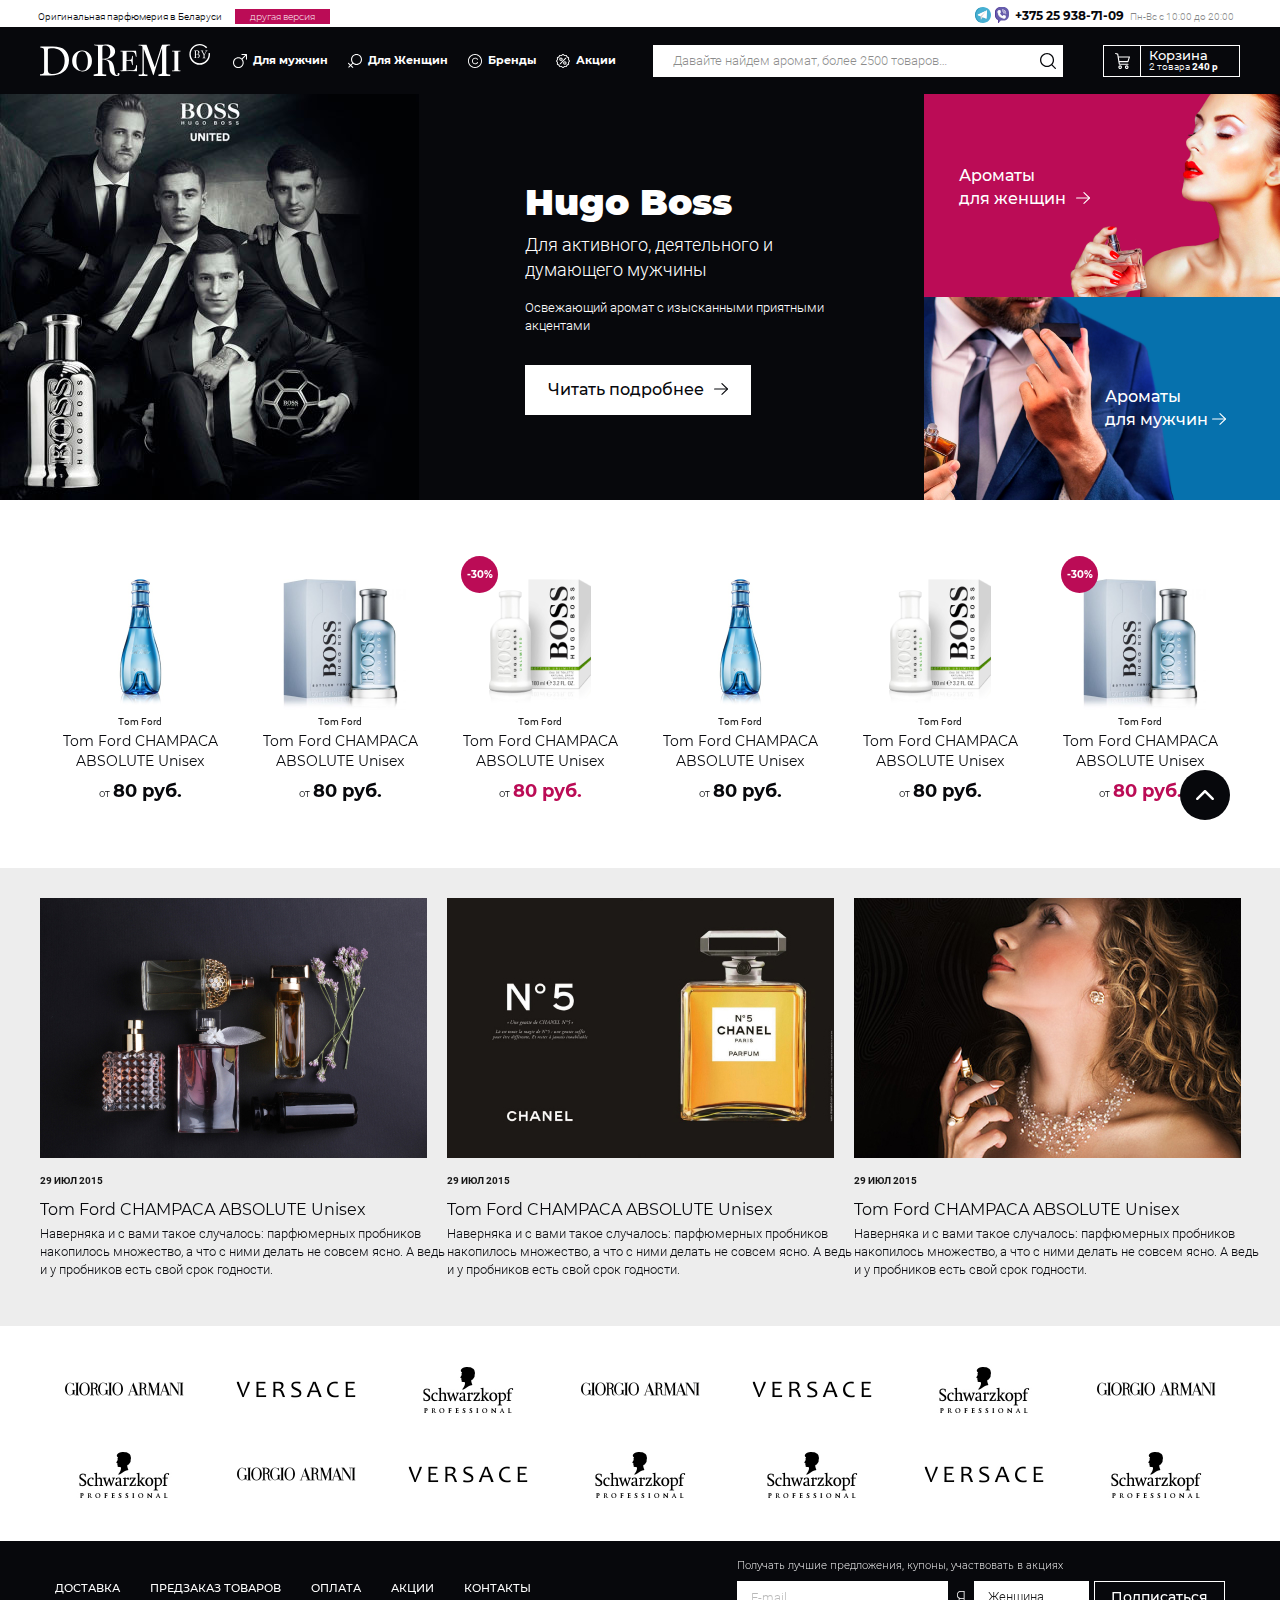
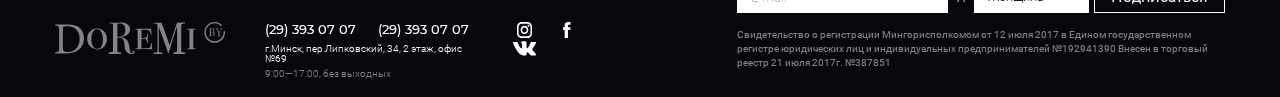
==== index.html @ e6f953b3 "initial commit" ====
<!DOCTYPE html>
<html lang="ru">

<head>
    <meta charset="UTF-8">
    <title>TITLE</title>

    <meta name="description" content="">
    <meta name="keywords" content="">
    <meta name="viewport" content="width=device-width, initial-scale=1">
    <meta http-equiv="X-UA-Compatible" content="ie=edge">
    <meta name="format-detection" content="telephone=no">
    <meta name="format-detection" content="address=no">

    <!-- CSS -->
    <link rel="stylesheet" href="assets/css/desktop.css">
    <link rel="stylesheet" href="assets/css/tablet.css">
    <link rel="stylesheet" href="assets/css/mobile.css">

    <!-- favicon -->

    <!--[if IE 9]>
    <script src="http://html5shiv.googlecode.com/svn/trunk/html5.js"></script><![endif]-->
</head>

<body>

<header class="header">
    <div class="header-top">
        <div class="header-top__side">
            Оригинальная парфюмерия в Беларуси

            <a href="#" class="header-top__version">другая версия</a>
        </div>
        <div class="header-top__side">
            <svg class="header-top__phone-ico">
                <use xlink:href='#svg-telegram' href='#svg-telegram'/>
            </svg>
            <svg class="header-top__phone-ico">
                <use xlink:href='#svg-viber' href='#svg-viber'/>
            </svg>
            <a href="tel:+375259387109" class="header-top__phone">+375 25 938-71-09</a>
            <span class="header-top__schedule">Пн-Вс с 10:00 до 20:00</span>
        </div>
    </div>
    <div class="header-bottom">
        <a href="/" class="header-logo">
            <svg class="header-logo__svg">
                <use xlink:href='#svg-logo' href='#svg-logo'/>
            </svg>
        </a>
        <ul class="header-nav">
            <li>
                <a href="#">
                    <svg class="header-nav__img">
                        <use xlink:href='#svg-nav-male' href='#svg-nav-male'/>
                    </svg>
                    Для мужчин
                </a>
            </li>
            <li>
                <a href="#">
                    <svg class="header-nav__img">
                        <use xlink:href='#svg-nav-female' href='#svg-nav-female'/>
                    </svg>
                    Для Женщин
                </a>
            </li>
            <li>
                <a href="#">
                    <svg class="header-nav__img">
                        <use xlink:href='#svg-nav-brands' href='#svg-nav-brands'/>
                    </svg>
                    Бренды
                </a>
            </li>
            <li>
                <a href="#">
                    <svg class="header-nav__img">
                        <use xlink:href='#svg-nav-sales' href='#svg-nav-sales'/>
                    </svg>
                    Акции
                </a>
            </li>
        </ul>
        <form action="" method="post" name="" class="search">
            <input type="text" name="search" class="search__field"
                   placeholder="Давайте найдем аромат, более 2500 товаров…">
            <button type="reset" class="search__reset">
                <svg class="search__reset-svg">
                    <use xlink:href='#svg-close' href='#svg-close'/>
                </svg>
            </button>
            <button type="submit" value="" class="search__submit">
                <svg class="search__submit-svg">
                    <use xlink:href='#svg-magnifier' href='#svg-magnifier'/>
                </svg>
            </button>
        </form>

        <a href="#" class="header-basket">
            <div class="header-basket__img">
                <svg class="header-basket__svg">
                    <use xlink:href='#svg-header-basket' href='#svg-header-basket'/>
                </svg>
            </div>
            <div class="header-basket__desktop">
                Корзина
                <span class="header-basket__desktop-subtitle">
                    <span class="header-basket__count">2</span> товара <b>240 р</b>
                </span>
            </div>
        </a>

        <!-- миникарта будет отображаться только при наличии .header-basket-minicard__item -->
        <div class="header-basket-minicard">
            <div class="header-basket-minicard-inner">
                <div class="header-basket-minicard-items">
                    <div class="header-basket-minicard__item">
                        <div class="header-basket-minicard__img">
                            <img src="assets/images/Temp/minicard-img.png" alt="">
                        </div>
                        <div class="header-basket-minicard__description">
                            <div class="header-basket-minicard__title">Etro PEGASO Unisex</div>
                            <div class="header-basket-minicard__info">50 ml <span>1 шт.</span></div>
                            <div class="header-basket-minicard__price">80 руб.</div>
                        </div>
                        <div class="header-basket-minicard__close"></div>
                    </div>
                    <div class="header-basket-minicard__item">
                        <div class="header-basket-minicard__img">
                            <img src="assets/images/Temp/minicard-img.png" alt="">
                        </div>
                        <div class="header-basket-minicard__description">
                            <div class="header-basket-minicard__title">Etro PEGASO Unisex</div>
                            <div class="header-basket-minicard__info">50 ml <span>1 шт.</span></div>
                            <div class="header-basket-minicard__price">80 руб.</div>
                        </div>
                        <div class="header-basket-minicard__close"></div>
                    </div>
                </div>
                <a href="#" class="btn header-basket-minicard__lnk theme_red">Оформить заказ</a>
            </div>
        </div>
    </div>
    <div class="search-result">
        <div class="search-result__corner"></div>
        <div class="search-result-titles container">
            <div class="search-result__title">Возможно вы ищете</div>

            <div class="search-result-titles-inner">
                <a href="#" class="search-result-titles__item btn">Tom Ford CHAMPACA ABSOLUTE Unisex</a>
                <a href="#" class="search-result-titles__item btn">Tom Ford CHAMPACA ABSOLUTE Unisex</a>
                <a href="#" class="search-result-titles__item btn">Tom Ford CHAMPACA ABSOLUTE Unisex</a>
                <a href="#" class="search-result-titles__item btn">Tom Ford CHAMPACA ABSOLUTE Unisex</a>
                <a href="#" class="search-result-titles__item btn">Tom Ford CHAMPACA ABSOLUTE Unisex</a>
            </div>
        </div>
        <div class="search-result-products container">
            <div class="search-result__title">Товары</div>

            <div class="products-slider-container js_product-slider">
                <a href="#" class="products-slider-item">
                    <div class="product-slider__img">
                        <div class="product-slider__label-sale">-30%</div>
                        <img src="assets/images/Temp/sliders/pr-sl-1.png" alt="">
                    </div>
                    <div class="product-slider__brand">Tom Ford</div>
                    <div class="product-slider__title">Tom Ford CHAMPACA <br> ABSOLUTE Unisex</div>
                    <div class="product-slider__price">от <span>80 руб.</span></div>
                </a>
                <a href="#" class="products-slider-item">
                    <div class="product-slider__img">
                        <div class="product-slider__label-sale">-30%</div>
                        <img src="assets/images/Temp/sliders/pr-sl-3.png" alt="">
                    </div>
                    <div class="product-slider__brand">Tom Ford</div>
                    <div class="product-slider__title">Tom Ford CHAMPACA <br> ABSOLUTE Unisex</div>
                    <div class="product-slider__price">от <span>80 руб.</span></div>
                </a>
                <a href="#" class="products-slider-item sale">
                    <div class="product-slider__img">
                        <div class="product-slider__label-sale">-30%</div>
                        <img src="assets/images/Temp/sliders/pr-sl-2.png" alt="">
                    </div>
                    <div class="product-slider__brand">Tom Ford</div>
                    <div class="product-slider__title">Tom Ford CHAMPACA <br> ABSOLUTE Unisex</div>
                    <div class="product-slider__price">от <span>80 руб.</span></div>
                </a>
                <a href="#" class="products-slider-item">
                    <div class="product-slider__img">
                        <div class="product-slider__label-sale">-30%</div>
                        <img src="assets/images/Temp/sliders/pr-sl-1.png" alt="">
                    </div>
                    <div class="product-slider__brand">Tom Ford</div>
                    <div class="product-slider__title">Tom Ford CHAMPACA <br> ABSOLUTE Unisex</div>
                    <div class="product-slider__price">от <span>80 руб.</span></div>
                </a>
                <a href="#" class="products-slider-item">
                    <div class="product-slider__img">
                        <div class="product-slider__label-sale">-30%</div>
                        <img src="assets/images/Temp/sliders/pr-sl-2.png" alt="">
                    </div>
                    <div class="product-slider__brand">Tom Ford</div>
                    <div class="product-slider__title">Tom Ford CHAMPACA <br> ABSOLUTE Unisex</div>
                    <div class="product-slider__price">от <span>80 руб.</span></div>
                </a>
                <a href="#" class="products-slider-item sale">
                    <div class="product-slider__img">
                        <div class="product-slider__label-sale">-30%</div>
                        <img src="assets/images/Temp/sliders/pr-sl-3.png" alt="">
                    </div>
                    <div class="product-slider__brand">Tom Ford</div>
                    <div class="product-slider__title">Tom Ford CHAMPACA <br> ABSOLUTE Unisex</div>
                    <div class="product-slider__price">от <span>80 руб.</span></div>
                </a>
                <a href="#" class="products-slider-item sale">
                    <div class="product-slider__img">
                        <div class="product-slider__label-sale">-30%</div>
                        <img src="assets/images/Temp/sliders/pr-sl-3.png" alt="">
                    </div>
                    <div class="product-slider__brand">Tom Ford</div>
                    <div class="product-slider__title">Tom Ford CHAMPACA <br> ABSOLUTE Unisex</div>
                    <div class="product-slider__price">от <span>80 руб.</span></div>
                </a>
            </div>
        </div>
        <div class="container search-result-btn-wrap">
            <a href="#" class="search-result__show-btn btn theme_black">смотреть все 123</a>
        </div>
    </div>
</header>

<main class="main">
    <section class="images-nav">
        <div class="images-nav__big" style="background-image: url('assets/images/slide_1.jpg')">
            <div class="images-nav__big-info">
                <div class="images-nav__big-title">Hugo Boss</div>
                <div class="images-nav__big-subtitle">Для активного, деятельного и<br> думающего мужчины</div>
                <p>Освежающий аромат с изысканными приятными акцентами</p>
                <a href="" class="btn images-nav__big-btn theme_white">
                    Читать подробнее
                    <svg class="images-nav__svg svg-theme_black">
                        <use xlink:href='#svg-right-arrow' href='#svg-right-arrow'/>
                    </svg>
                </a>
            </div>
        </div>
        <div class="images-nav__double">
            <a href="#" class="images-nav__double-women images-nav__link"
               style="background-image: url('assets/images/slide_2.png')">
                <span class="images-nav__double-title">Ароматы<br> для женщин
                    <svg class="images-nav__svg svg-theme_white">
                        <use xlink:href='#svg-right-arrow' href='#svg-right-arrow'/>
                    </svg>
                </span>
            </a>
            <a href="#" class="images-nav__double-men images-nav__link"
               style="background-image: url('assets/images/slide_3.png')">
                <span class="images-nav__double-title">Ароматы<br> для мужчин
                    <svg class="images-nav__svg svg-theme_white">
                        <use xlink:href='#svg-right-arrow' href='#svg-right-arrow'/>
                    </svg>
                </span>
            </a>
        </div>
    </section>

    <section class="products-slider">
        <div class="container products-slider-container js_product-slider">
            <a href="#" class="products-slider-item">
                <div class="product-slider__img">
                    <div class="product-slider__label-sale">-30%</div>
                    <img src="assets/images/Temp/sliders/pr-sl-1.png" alt="">
                </div>
                <div class="product-slider__brand">Tom Ford</div>
                <div class="product-slider__title">Tom Ford CHAMPACA <br> ABSOLUTE Unisex</div>
                <div class="product-slider__price">от <span>80 руб.</span></div>
            </a>
            <a href="#" class="products-slider-item">
                <div class="product-slider__img">
                    <div class="product-slider__label-sale">-30%</div>
                    <img src="assets/images/Temp/sliders/pr-sl-3.png" alt="">
                </div>
                <div class="product-slider__brand">Tom Ford</div>
                <div class="product-slider__title">Tom Ford CHAMPACA <br> ABSOLUTE Unisex</div>
                <div class="product-slider__price">от <span>80 руб.</span></div>
            </a>
            <a href="#" class="products-slider-item sale">
                <div class="product-slider__img">
                    <div class="product-slider__label-sale">-30%</div>
                    <img src="assets/images/Temp/sliders/pr-sl-2.png" alt="">
                </div>
                <div class="product-slider__brand">Tom Ford</div>
                <div class="product-slider__title">Tom Ford CHAMPACA <br> ABSOLUTE Unisex</div>
                <div class="product-slider__price">от <span>80 руб.</span></div>
            </a>
            <a href="#" class="products-slider-item">
                <div class="product-slider__img">
                    <div class="product-slider__label-sale">-30%</div>
                    <img src="assets/images/Temp/sliders/pr-sl-1.png" alt="">
                </div>
                <div class="product-slider__brand">Tom Ford</div>
                <div class="product-slider__title">Tom Ford CHAMPACA <br> ABSOLUTE Unisex</div>
                <div class="product-slider__price">от <span>80 руб.</span></div>
            </a>
            <a href="#" class="products-slider-item">
                <div class="product-slider__img">
                    <div class="product-slider__label-sale">-30%</div>
                    <img src="assets/images/Temp/sliders/pr-sl-2.png" alt="">
                </div>
                <div class="product-slider__brand">Tom Ford</div>
                <div class="product-slider__title">Tom Ford CHAMPACA <br> ABSOLUTE Unisex</div>
                <div class="product-slider__price">от <span>80 руб.</span></div>
            </a>
            <a href="#" class="products-slider-item sale">
                <div class="product-slider__img">
                    <div class="product-slider__label-sale">-30%</div>
                    <img src="assets/images/Temp/sliders/pr-sl-3.png" alt="">
                </div>
                <div class="product-slider__brand">Tom Ford</div>
                <div class="product-slider__title">Tom Ford CHAMPACA <br> ABSOLUTE Unisex</div>
                <div class="product-slider__price">от <span>80 руб.</span></div>
            </a>
        </div>
    </section>

    <section class="articles-slider theme-bg_gray">
        <div class="container articles-slider-container js_articles-slider">
            <a href="#" class="articles-slider-item">
                <div class="articles-slider__img">
                    <img src="assets/images/Temp/sliders/nw-sli-1.jpg" alt="">
                </div>

                <div class="articles-slider__date">29 июл 2015</div>
                <div class="articles-slider__title">Tom Ford CHAMPACA ABSOLUTE Unisex</div>
                <div class="articles-slider__description">
                    Наверняка и с вами такое случалось: парфюмерных пробников накопилось множество,
                    а что с ними делать не совсем ясно. А ведь и у пробников есть свой срок годности.
                </div>
            </a>
            <a href="#" class="articles-slider-item">
                <div class="articles-slider__img">
                    <img src="assets/images/Temp/sliders/nw-sli-2.jpg" alt="">
                </div>

                <div class="articles-slider__date">29 июл 2015</div>
                <div class="articles-slider__title">Tom Ford CHAMPACA ABSOLUTE Unisex</div>
                <div class="articles-slider__description">
                    Наверняка и с вами такое случалось: парфюмерных пробников накопилось множество,
                    а что с ними делать не совсем ясно. А ведь и у пробников есть свой срок годности.
                </div>
            </a>
            <a href="#" class="articles-slider-item">
                <div class="articles-slider__img">
                    <img src="assets/images/Temp/sliders/nw-sli-3.jpg" alt="">
                </div>

                <div class="articles-slider__date">29 июл 2015</div>
                <div class="articles-slider__title">Tom Ford CHAMPACA ABSOLUTE Unisex</div>
                <div class="articles-slider__description">
                    Наверняка и с вами такое случалось: парфюмерных пробников накопилось множество,
                    а что с ними делать не совсем ясно. А ведь и у пробников есть свой срок годности.
                </div>
            </a>
        </div>
    </section>

    <section class="brands-slider">
        <div class="container brands-slider-container js_brands-slider">
            <div>
                <a href="#" class="brands-slider-item">
                    <img src="assets/images/Brands/armani.png" alt="">
                </a>
            </div>
            <div>
                <a href="#" class="brands-slider-item">
                    <img src="assets/images/Brands/SCHWARZKOPF.png" alt="">
                </a>
            </div>
            <div>
                <a href="#" class="brands-slider-item">
                    <img src="assets/images/Brands/VERSACE.png" alt="">
                </a>
            </div>
            <div>
                <a href="#" class="brands-slider-item">
                    <img src="assets/images/Brands/armani.png" alt="">
                </a>
            </div>
            <div>
                <a href="#" class="brands-slider-item">
                    <img src="assets/images/Brands/SCHWARZKOPF.png" alt="">
                </a>
            </div>
            <div>
                <a href="#" class="brands-slider-item">
                    <img src="assets/images/Brands/VERSACE.png" alt="">
                </a>
            </div>
            <div>
                <a href="#" class="brands-slider-item">
                    <img src="assets/images/Brands/armani.png" alt="">
                </a>
            </div>
            <div>
                <a href="#" class="brands-slider-item">
                    <img src="assets/images/Brands/SCHWARZKOPF.png" alt="">
                </a></div>
            <div>
                <a href="#" class="brands-slider-item">
                    <img src="assets/images/Brands/VERSACE.png" alt="">
                </a>
            </div>
            <div>
                <a href="#" class="brands-slider-item">
                    <img src="assets/images/Brands/SCHWARZKOPF.png" alt="">
                </a></div>
            <div>
                <a href="#" class="brands-slider-item">
                    <img src="assets/images/Brands/SCHWARZKOPF.png" alt="">
                </a>
            </div>
            <div>
                <a href="#" class="brands-slider-item">
                    <img src="assets/images/Brands/VERSACE.png" alt="">
                </a>
            </div>
            <div>
                <a href="#" class="brands-slider-item">
                    <img src="assets/images/Brands/armani.png" alt="">
                </a>
            </div>
            <div>
                <a href="#" class="brands-slider-item">
                    <img src="assets/images/Brands/SCHWARZKOPF.png" alt="">
                </a>
            </div>
        </div>
    </section>
</main>

<footer class="footer">
    <div class="footer-container container">
        <div class="footer-half-section">
            <ul class="footer-nav">
                <li><a href="#">ДОСТАВКА</a></li>
                <li><a href="#">ПРЕДЗАКАЗ ТОВАРОВ</a></li>
                <li><a href="#">ОПЛАТА</a></li>
                <li><a href="#">АКЦИИ</a></li>
                <li><a href="#">КОНТАКТЫ</a></li>
            </ul>
            <div class="footer-half__bottom">
                <a href="#" class="footer-logo">
                    <svg class="footer-logo__svg">
                        <use xlink:href='#svg-logo' href='#svg-logo' />
                    </svg>
                </a>

                <address class="footer-address">
                    <div class="footer-address__phones">
                        <a href="tel:+375293930707">(29) 393 07 07</a>
                        <a href="tel:+375293930707">(29) 393 07 07</a>
                    </div>
                    <div class="footer-address__info">г.Минск, пер.Липковский, 34, 2 этаж, офис №69</div>
                    <div class="footer-address__shcedule">9:00—17:00, без выходных</div>
                </address>

                <div class="footer-social">
                    <a href="#" class="footer-social__insta">
                        <svg class="footer-social__svg">
                            <use xlink:href='#svg-insta' href='#svg-insta' />
                        </svg>
                    </a>
                    <a href="#" class="footer-social__fb">
                        <svg class="footer-social__svg">
                            <use xlink:href='#svg-fb' href='#svg-fb' />
                        </svg>
                    </a>
                    <a href="#" class="footer-social__vk">
                        <svg class="footer-social__svg">
                            <use xlink:href='#svg-vk' href='#svg-vk' />
                        </svg>
                    </a>
                </div>
            </div>
        </div>
        <div class="footer-half-section">
            <div class="footer-subscribe-info">Получать лучшие предложения, купоны, участвовать в акциях</div>
            <form action="" method="post" name="footer-subscribe" class="footer-subscribe">
                <input type="email" name="" placeholder="E-mail" class="footer-subscribe__email">
                <span class="footer-subscribe__deliver">Я</span>
                <select name="subscribe_sex" class="footer-subscribe__sex js_custom-select">
                    <option value="Женщина">Женщина</option>
                    <option value="Мужчина">Мужчина</option>
                </select>
                <input type="submit" value="Подписаться" class="footer-subscribe__submit">
            </form>
            <div class="footer-registration">
                Свидетельство о регистрации Мингорисполкомом от 12 июля 2017 в Едином государственном регистре
                юридических
                лиц и индивидуальных предпринимателей №192941390 Внесен в торговый реестр 21 июля 2017г. №387851
            </div>
        </div>
    </div>
</footer>

<div class="up-btn">
    <svg class="up-btn__svg">
        <use xlink:href='#svg-toup' href='#svg-toup' />
    </svg>
</div>

<svg style="display: none;">
    <symbol id="svg-logo" viewBox="0 0 170 32">
        <path d="M0.368125 2.59833V3.86037C3.75487 4.15732 4.123 4.38003 4.123 8.16616V26.0575C4.123 29.8436 3.75487 30.1406 0 30.3633V31.5511H10.4547C15.903 31.5511 20.2469 30.4375 23.56 27.8392C26.9467 25.2409 29.0082 21.3063 29.0082 15.9611C29.0819 12.3977 27.7566 8.90854 25.327 6.38446C22.6029 3.78613 18.4062 2.59833 12.8107 2.59833H0.368125ZM7.87787 7.20107C7.87787 5.4936 8.02512 4.97394 8.46687 4.67698C8.90862 4.38003 10.0866 4.15732 11.9272 4.15732C14.8722 4.15732 17.4491 4.67699 19.437 6.01327C22.971 8.09193 24.6644 12.1008 24.6644 16.6293C24.6644 23.7561 20.8359 29.9921 12.5899 29.9921C9.35037 29.9921 7.87787 29.1755 7.87787 25.7605V7.20107ZM49.1815 9.57668C47.4145 7.57226 44.8376 6.45869 42.1871 6.53293C39.463 6.45869 36.8861 7.49802 34.9719 9.42821C33.0576 11.4326 32.1005 14.1052 32.1741 16.9262C32.1005 19.673 33.2049 22.4198 35.1191 24.35C36.9597 26.3544 39.6102 27.468 42.3343 27.3938C44.9112 27.468 47.4145 26.3544 49.1078 24.4243C50.9485 22.4198 51.9792 19.8215 51.9056 17.1489C52.0528 14.3279 51.0957 11.6553 49.1815 9.57668ZM42.408 26.7999C40.5673 26.7999 38.874 25.8348 37.9905 24.2015C36.9597 22.4941 36.3707 20.1185 36.3707 17.0747C36.2971 14.9218 36.6652 12.7689 37.4015 10.7645C38.3586 8.38888 39.9047 7.20107 42.1135 7.20107C43.586 7.12683 44.9848 7.86921 45.7947 9.13126C47.1936 11.1357 47.8562 13.8082 47.8562 17.2974C47.8562 23.6076 46.0156 26.7999 42.408 26.7999ZM78.4842 29.1012C78.0424 29.027 77.6007 29.324 77.5271 29.7694C77.5271 29.8436 77.5271 29.9179 77.5271 29.9921C77.5271 30.289 77.6007 30.5118 77.7479 30.8087L77.8216 30.8829C77.8216 31.0314 77.6007 31.1799 77.159 31.1799C75.7601 31.1799 74.9502 29.9921 74.6557 27.5422C74.2876 23.2365 73.4777 20.2669 72.2997 18.5595C71.1217 16.852 68.9866 15.8127 65.8943 15.293C65.5998 15.293 65.4526 15.2188 65.4526 15.1445C65.5998 15.0703 65.7471 14.996 65.8943 14.996C68.324 14.9218 70.68 14.1052 72.5942 12.6204C74.214 11.4326 75.0975 9.50245 75.0975 7.49802C75.1711 5.4936 74.2876 3.63766 72.6678 2.44985C71.0481 1.18781 68.913 0.593903 66.1888 0.593903C65.7471 0.593903 64.8636 0.66814 63.6856 0.742378C62.6548 0.816616 61.7713 0.816616 61.1823 0.816616L55.2923 0.66814C55.1451 0.66814 54.9978 0.593903 54.9242 0.593903C54.4825 0.593903 54.188 0.742378 54.188 1.03933C54.188 1.33628 54.5561 1.41052 55.2923 1.41052C56.6176 1.48476 57.3538 1.63323 57.6483 1.85595C57.8692 2.07866 58.0165 2.82104 58.0165 4.00884V28.5816C58.0165 29.6209 57.9428 29.3982 57.8692 29.5467C57.722 29.9179 55.0715 30.4375 53.6726 30.4375C53.6726 30.9572 53.6726 31.4026 53.6726 31.9223H66.1888C66.1888 31.9223 66.2625 30.4375 66.1888 30.4375C64.7163 30.3633 62.3603 30.6602 62.3603 29.6209V15.59C64.7163 15.6642 66.3361 16.1096 67.3668 16.852C68.3976 17.5944 68.9866 19.0049 69.2075 20.8608C69.502 23.9788 69.7965 25.9833 69.9437 26.7256C70.1646 27.6165 70.5327 28.4331 71.0481 29.1012C72.2261 30.9572 74.2876 32.0708 76.4227 31.9965C78.4842 31.9965 79.5149 31.4026 79.5149 30.1406C79.5886 29.6209 79.2205 29.1012 78.7051 29.027C78.6314 29.1012 78.5578 29.1012 78.4842 29.1012ZM68.4712 13.1401C67.2196 14.1794 65.1581 14.6991 62.3603 14.6991V3.3407C62.2867 2.82104 62.5076 2.30137 62.8757 1.93018C63.4647 1.63323 64.201 1.48476 64.8636 1.55899C68.5448 1.55899 70.3118 3.71189 70.3118 7.94345C70.3855 10.3191 69.7228 12.0265 68.4712 13.1401ZM96.5959 21.0836C96.3014 21.0836 96.1542 21.3063 96.0806 21.7517C95.8597 24.2758 95.1971 25.6863 94.0191 26.0575C93.2828 26.2802 90.7059 26.3544 86.4357 26.4287V16.7778H87.5401C89.4543 16.7778 90.5587 16.9262 91.0004 17.2232C91.4422 17.5201 91.6631 18.4852 91.8839 20.1185C91.9576 20.8608 92.1784 21.232 92.3993 21.232C92.6938 21.232 92.8411 21.0093 92.8411 20.4897C92.8411 20.3412 92.8411 20.1185 92.8411 19.8957C92.7674 19.1534 92.7674 17.8913 92.7674 15.9611C92.7674 15.59 92.7674 14.996 92.8411 14.2537C92.9147 13.5113 92.9147 12.9916 92.9147 12.6204C92.9147 12.0265 92.7674 11.7296 92.4729 11.7296C92.1784 11.7296 92.0312 12.175 91.9576 12.9916C91.8103 14.4021 91.5158 15.2188 91.0741 15.59C90.6323 15.8869 89.4543 16.0354 87.6137 16.0354H86.5829V7.72074H88.7917C90.3378 7.6465 91.8839 7.72074 93.3564 8.01769C94.5344 8.38888 95.2707 9.72516 95.7124 11.9523C95.8597 12.5462 96.0069 12.8432 96.3014 12.8432C96.5223 12.8432 96.5959 12.6204 96.5959 12.2492C96.5959 12.1008 96.5959 11.8781 96.5223 11.7296C96.3751 9.50245 96.2278 8.2404 96.1542 7.79498L96.0806 7.12683V6.82988H80.9138C80.5457 6.82988 80.4721 6.97836 80.4721 7.20107C80.4721 7.42379 80.4721 7.49802 80.8402 7.49802C81.3556 7.49802 81.8709 7.49802 82.3863 7.57226C82.6072 7.6465 82.6808 8.31464 82.6808 9.50245V24.7954C82.7544 25.3151 82.6808 25.8348 82.4599 26.2802C81.9446 26.5029 81.3556 26.5772 80.8402 26.5029C80.4721 26.5029 80.3248 26.6514 80.3248 26.8741C80.3248 27.0968 80.6193 27.2453 81.2819 27.2453L89.7488 27.0968L97.1113 27.2453C97.0377 26.9483 96.9641 26.6514 96.9641 26.3544V23.7561C96.9641 23.4592 96.9641 23.1622 97.0377 22.791C97.1113 22.4198 97.1113 22.2714 97.1113 22.1971C97.0377 21.529 96.8904 21.0836 96.5959 21.0836ZM126.267 28.3589V7.57226C126.267 4.3058 126.34 2.52409 126.488 2.37561C126.856 1.93018 127.371 1.70747 127.96 1.63323C128.549 1.55899 129.065 1.55899 129.654 1.55899C130.169 1.55899 130.39 1.41052 130.39 1.11357C130.39 0.965092 130.316 0.816616 130.169 0.742378C129.654 0.593903 129.065 0.593903 128.549 0.593903L122.07 0.66814C121.849 1.26204 121.555 1.93018 121.26 2.82104L116.548 17.5201C115.959 19.3761 115.37 21.3063 114.781 23.2365C111.689 14.6249 109.775 9.42821 109.112 7.6465C107.566 3.3407 106.683 1.03933 106.535 0.66814C105.799 0.66814 104.547 0.66814 102.854 0.66814H99.7618C98.8783 0.66814 98.4366 0.816616 98.4366 1.18781C98.4366 1.41052 98.6574 1.55899 99.1728 1.55899C99.9827 1.55899 100.866 1.70747 101.676 1.93018C102.044 2.07866 102.339 2.37561 102.412 2.7468C102.486 2.96951 102.486 4.3058 102.486 6.75565V28.1362C102.486 29.4724 102.265 29.9921 102.339 29.6951C102.339 30.3633 100.866 30.4375 98.5838 30.4375C98.8783 30.4375 98.6574 31.9223 98.5838 31.9223C98.5838 31.9223 106.02 31.9223 107.419 31.9223C107.492 31.4026 107.492 30.9572 107.419 30.4375C105.357 30.5118 103.958 30.1406 103.958 29.3982C103.885 29.324 103.811 27.3195 103.811 21.9002V7.42379C103.811 6.45869 103.811 5.64208 103.811 5.12241L105.578 9.87364C109.554 20.6381 111.91 27.3938 112.793 30.1406C113.014 30.8829 113.235 31.1799 113.456 31.1799C113.603 31.1799 113.898 30.5118 114.34 29.1012L116.401 22.0486C118.683 14.8476 120.377 9.42821 121.555 5.86479C121.923 4.82546 122.07 4.3058 122.07 4.3058V27.3938C122.07 29.2497 121.997 29.4724 121.849 29.6209C121.555 29.9179 120.671 30.5118 118.463 30.5118C118.389 31.0314 118.389 31.4769 118.463 31.9965H130.243C130.095 31.9965 130.463 30.5118 130.243 30.5118C125.899 30.0663 126.267 29.6951 126.267 28.3589ZM140.108 26.5029C139.593 26.5029 139.078 26.4287 138.562 26.2802C138.341 26.206 138.194 25.9833 138.268 25.6863V8.90854C138.194 8.46312 138.268 8.09193 138.415 7.72074C138.636 7.57226 138.93 7.49802 139.151 7.49802C140.182 7.49802 140.624 7.34955 140.624 7.20107C140.624 6.97836 140.403 6.82988 139.887 6.82988H132.599C132.23 6.82988 132.01 6.90412 132.01 7.12683C132.01 7.27531 132.157 7.42379 132.304 7.42379H132.378H133.703C133.997 7.42379 134.218 7.49802 134.366 7.79498C134.439 8.46312 134.513 9.13126 134.439 9.87364V24.35C134.439 25.0182 134.439 25.6121 134.366 26.2802C134.292 26.4287 133.85 26.5029 132.967 26.5772C132.304 26.5772 132.01 26.7256 132.01 26.9483C132.01 27.0968 132.23 27.1711 132.746 27.1711H140.182C140.476 27.1711 140.55 27.0968 140.55 26.8741C140.624 26.6514 140.403 26.5772 140.108 26.5029Z"/>
        <path d="M157.778 10.0221C158.662 9.87363 159.324 9.13125 159.398 8.2404C159.398 7.72073 159.177 7.20107 158.735 6.90412C158.22 6.60716 157.557 6.45869 156.968 6.53293H153.95V6.82988C154.907 6.90411 154.907 6.97835 154.907 7.94344V12.6947C154.907 13.6598 154.833 13.734 153.802 13.8082V14.1052H156.379C157.189 14.1794 157.999 13.9567 158.662 13.6598C159.324 13.3628 159.766 12.6204 159.766 11.8781C159.913 10.7645 158.956 10.2448 157.778 10.0221ZM155.938 9.94787V7.64649C155.864 7.42378 155.938 7.20107 156.085 7.05259C156.306 6.97835 156.527 6.90412 156.747 6.90412C157.557 6.82988 158.22 7.34954 158.294 8.16616C158.294 8.2404 158.294 8.31463 158.294 8.46311C158.294 9.4282 157.778 9.94787 156.453 9.94787H155.938ZM155.938 10.3191H156.453C157.925 10.3191 158.735 10.8387 158.735 12.1008C158.809 12.9916 158.073 13.8082 157.189 13.8825C157.116 13.8825 157.042 13.8825 156.895 13.8825C156.158 13.8825 155.938 13.6598 155.938 12.7689V10.3191ZM167.644 6.53293H165.067V6.82988C165.951 6.90411 166.024 7.05259 165.73 7.64649C165.435 8.38887 164.773 9.50244 164.331 10.3191C163.815 9.4282 163.226 8.46311 162.785 7.49802C162.564 7.12683 162.564 6.97835 163.374 6.82988V6.53293H160.576V6.82988C161.312 6.90411 161.386 7.05259 161.901 7.86921C162.564 8.98278 163.006 9.72515 163.374 10.4675C163.521 10.6902 163.595 10.913 163.595 11.1357V12.6947C163.595 13.734 163.521 13.8082 162.417 13.8825V14.1794H165.73V13.8825C164.625 13.8082 164.552 13.734 164.552 12.6947V11.1357C164.552 10.8387 164.625 10.616 164.773 10.3933C165.362 9.35396 165.73 8.68582 166.245 7.79497C166.466 7.20107 167.055 6.82988 167.644 6.82988V6.53293Z"/>
        <path d="M169.926 9.05702L168.527 9.35397C168.527 9.65092 168.601 10.0221 168.601 10.3191C168.601 15.293 164.625 19.3018 159.693 19.3018C154.76 19.3018 150.784 15.293 150.784 10.3191C150.784 5.34513 154.76 1.33628 159.693 1.33628C162.196 1.33628 164.552 2.44985 166.098 4.15732L167.276 3.3407C165.435 1.33628 162.711 0 159.693 0C154.023 0 149.385 4.67699 149.385 10.3933C149.385 16.1096 154.023 20.7866 159.693 20.7866C165.362 20.7866 170 16.1096 170 10.3933C170 9.94787 170 9.50245 169.926 9.05702Z"/>
    </symbol>
    <symbol id="svg-nav-male" viewBox="0 0 14 14">
        <path d="M13.4815 0H8.8321C8.53826 0 8.31359 0.224697 8.31359 0.518504C8.31359 0.81231 8.53829 1.03701 8.8321 1.03701H12.237L8.76299 4.51111C7.82966 3.75061 6.65434 3.28395 5.35806 3.28395C2.40246 3.28395 0 5.68644 0 8.64197C0 11.5975 2.40246 14 5.35803 14C8.31359 14 10.7161 11.5975 10.7161 8.64197C10.7161 7.34566 10.2494 6.17037 9.48889 5.23704L12.963 1.76297V5.1679C12.963 5.46174 13.1877 5.6864 13.4815 5.6864C13.7753 5.6864 14 5.46171 14 5.1679V0.518504C14 0.224697 13.7753 0 13.4815 0ZM5.35803 12.963C2.97284 12.963 1.03704 11.0272 1.03704 8.64201C1.03704 6.25682 2.97284 4.32102 5.35803 4.32102C7.74322 4.32102 9.67901 6.25682 9.67901 8.64201C9.67901 11.0272 7.74322 12.963 5.35803 12.963Z"/>
    </symbol>
    <symbol id="svg-nav-female" viewBox="0 0 14 14">
        <path d="M8.5135 0C5.48819 0 3.02701 2.46118 3.02701 5.4865C3.02701 8.51164 5.48819 10.973 8.5135 10.973C11.5388 10.973 14 8.51162 14 5.4865C14 2.46118 11.5388 0 8.5135 0ZM8.5135 9.94104C6.05732 9.94104 4.05896 7.94287 4.05896 5.4865C4.05896 3.03032 6.05732 1.03195 8.5135 1.03195C10.9697 1.03195 12.968 3.03029 12.968 5.4865C12.968 7.94284 10.9697 9.94104 8.5135 9.94104Z"/>
        <path d="M5.3697 8.63028C5.16829 8.4287 4.84153 8.4287 4.64011 8.63028L0.426361 12.844C0.224782 13.0454 0.224782 13.3722 0.426361 13.5736C0.526986 13.6744 0.659056 13.7248 0.791154 13.7248C0.923251 13.7248 1.05532 13.6744 1.15595 13.5736L5.3697 9.35986C5.57128 9.15848 5.57128 8.83169 5.3697 8.63028Z"/>
        <path d="M5.09452 13.1192L0.880769 8.90549C0.679383 8.70391 0.352598 8.70391 0.151184 8.90549C-0.0503945 9.1069 -0.0503945 9.43366 0.151184 9.63507L4.36494 13.8488C4.46556 13.9496 4.59763 14 4.72973 14C4.86183 14 4.9939 13.9496 5.09452 13.8488C5.2961 13.6474 5.2961 13.3207 5.09452 13.1192Z"/>
    </symbol>
    <symbol id="svg-nav-brands" viewBox="0 0 14 14">
        <path d="M7 0C3.14015 0 0 3.14015 0 7C0 10.8598 3.14015 14 7 14C10.8598 14 14 10.8598 14 7C14 3.14015 10.8598 0 7 0ZM7 13.0894C3.64235 13.0894 0.910688 10.3577 0.910688 7C0.910688 3.64229 3.64235 0.910688 7 0.910688C10.3577 0.910688 13.0893 3.64235 13.0893 7C13.0893 10.3577 10.3577 13.0894 7 13.0894Z"/>
        <path d="M9.85556 8.14067C9.64368 8.00523 9.36212 8.06711 9.22658 8.27889C8.78672 8.96661 8.03748 9.37718 7.22236 9.37718C5.91158 9.37718 4.84521 8.31077 4.84521 6.99998C4.84521 5.6892 5.91158 4.62278 7.22236 4.62278C8.01329 4.62278 8.75029 5.01473 9.1939 5.67124C9.33465 5.87953 9.61762 5.93438 9.82612 5.79357C10.0345 5.65282 10.0893 5.36975 9.94845 5.16136C9.33536 4.25385 8.3162 3.7121 7.22236 3.7121C5.40943 3.7121 3.93452 5.18701 3.93452 6.99998C3.93452 8.81296 5.40943 10.2879 7.22236 10.2879C8.34964 10.2879 9.3857 9.72031 9.99378 8.7696C10.1293 8.55776 10.0674 8.27621 9.85556 8.14067Z"/>
    </symbol>
    <symbol id="svg-nav-sales" viewBox="0 0 14 14">
        <path d="M13.9194 6.73113L13.0314 5.38438L13.1202 3.77098C13.1307 3.57741 13.0257 3.39574 12.8527 3.30833L11.4172 2.58309L10.6918 1.14729C10.6042 0.974065 10.4226 0.870378 10.229 0.879812L8.61558 0.968706L7.269 0.0806976C7.1059 -0.0268992 6.89442 -0.0268992 6.73132 0.0806976L5.38457 0.968706L3.77117 0.879812C3.57484 0.869722 3.39577 0.974065 3.30835 1.14729L2.58312 2.58309L1.14731 3.30833C0.974255 3.39574 0.869256 3.57741 0.879838 3.77114L0.968732 5.38455L0.0806975 6.7313C-0.0268992 6.8944 -0.0268992 7.10588 0.0806975 7.26898L0.968705 8.61557L0.879811 10.229C0.869229 10.4227 0.974228 10.6044 1.14728 10.6918L2.58309 11.4172L3.30832 12.8527C3.39574 13.026 3.57839 13.1302 3.77097 13.1201L5.38438 13.0314L6.73113 13.9194C6.81269 13.9731 6.90629 14 6.99989 14C7.09348 14 7.18708 13.9731 7.26897 13.9193L8.61556 13.0312L10.229 13.12C10.4225 13.1304 10.6042 13.0259 10.6918 12.8525L11.4172 11.417L12.8526 10.6916C13.0258 10.6042 13.1307 10.4224 13.1201 10.2288L13.0314 8.6154L13.9194 7.26882C14.0269 7.10571 14.0269 6.89427 13.9194 6.73113ZM12.1268 8.21269C12.0693 8.30011 12.0411 8.40363 12.047 8.50833L12.127 9.96399L10.8331 10.6177C10.74 10.6648 10.6645 10.7403 10.6174 10.8334L9.96367 12.1273L8.50802 12.0473C8.40252 12.0424 8.2998 12.0695 8.21238 12.1271L6.99991 12.9266L5.78728 12.1271C5.70736 12.0745 5.61393 12.0465 5.51852 12.0465C5.50958 12.0465 5.50061 12.0469 5.49167 12.0472L4.03602 12.1271L3.38226 10.8333C3.3352 10.7402 3.25968 10.6646 3.16657 10.6176L1.87257 9.96382L1.95266 8.50816C1.95835 8.40366 1.93035 8.29994 1.87274 8.21252L1.07324 7.00006L1.87287 5.78743C1.93051 5.70001 1.95851 5.59649 1.9528 5.49179L1.87271 4.03629L3.16671 3.38254C3.25982 3.33548 3.33537 3.25996 3.3824 3.16685L4.03615 1.87285L5.49165 1.95294C5.59697 1.95928 5.69987 1.93079 5.78728 1.87301L6.99991 1.07354L8.21254 1.87285C8.29979 1.93046 8.40365 1.95849 8.50818 1.95277L9.96384 1.87268L10.6176 3.16669C10.6647 3.25979 10.7402 3.33534 10.8333 3.38237L12.1271 4.03613L12.0472 5.49179C12.0413 5.5963 12.0693 5.70001 12.127 5.78743L12.9264 7.00006L12.1268 8.21269Z"/>
        <path d="M4.96504 3.41873C4.02265 3.41873 3.25574 4.18547 3.25574 5.12803C3.25574 6.07059 4.02265 6.83733 4.96504 6.83733C5.9076 6.83733 6.67434 6.07042 6.67434 5.12803C6.67434 4.18564 5.90743 3.41873 4.96504 3.41873ZM4.96504 5.86056C4.56115 5.86056 4.23248 5.53189 4.23248 5.128C4.23248 4.72411 4.56115 4.39544 4.96504 4.39544C5.3691 4.39544 5.6976 4.72411 5.6976 5.128C5.6976 5.53189 5.3689 5.86056 4.96504 5.86056Z"/>
        <path d="M8.87198 7.32562C7.92942 7.32562 7.16268 8.09236 7.16268 9.03492C7.16268 9.97748 7.92942 10.7442 8.87198 10.7442C9.81454 10.7442 10.5813 9.97748 10.5813 9.03492C10.5813 8.09236 9.81451 7.32562 8.87198 7.32562ZM8.87198 9.76748C8.46809 9.76748 8.13942 9.43881 8.13942 9.03492C8.13942 8.63103 8.46809 8.30236 8.87198 8.30236C9.27603 8.30236 9.60454 8.63103 9.60454 9.03492C9.60451 9.43881 9.27584 9.76748 8.87198 9.76748Z"/>
        <path d="M10.1289 3.8711C9.93811 3.6803 9.62913 3.6803 9.43833 3.8711L3.87092 9.43851C3.68014 9.62913 3.68014 9.93844 3.87092 10.1291C3.96616 10.2245 4.09117 10.2722 4.21618 10.2722C4.3412 10.2722 4.46624 10.2245 4.56145 10.1291L10.1288 4.56169C10.3197 4.37105 10.3197 4.06174 10.1289 3.8711Z"/>
    </symbol>
    <symbol id="svg-header-basket" viewBox="0 0 15 16">
        <path d="M5.14816 12.345C4.14742 12.345 3.33337 13.1648 3.33337 14.1725C3.33337 15.1803 4.14745 16 5.14816 16C6.1489 16 6.96295 15.18 6.96295 14.1725C6.96295 13.165 6.1489 12.345 5.14816 12.345ZM5.14816 14.8813C4.76019 14.8813 4.44447 14.5636 4.44447 14.1727C4.44447 13.7818 4.76019 13.4641 5.14816 13.4641C5.53632 13.4641 5.85186 13.7818 5.85186 14.1727C5.85186 14.5636 5.53632 14.8813 5.14816 14.8813Z"/>
        <path d="M11.7408 12.345C10.7399 12.345 9.92587 13.1648 9.92587 14.1725C9.92587 15.1803 10.74 16 11.7408 16C12.7414 16 13.5556 15.1802 13.5556 14.1725C13.5556 13.1648 12.7414 12.345 11.7408 12.345ZM11.7408 14.8811C11.3527 14.8811 11.037 14.5632 11.037 14.1725C11.037 13.7818 11.3527 13.4641 11.7408 13.4641C12.1288 13.4641 12.4445 13.7816 12.4445 14.1725C12.4445 14.5634 12.129 14.8811 11.7408 14.8811Z"/>
        <path d="M4.35185 11.7857H12.9999C13.3069 11.7857 13.5555 11.5353 13.5555 11.2263C13.5555 10.9173 13.3068 10.6669 12.9999 10.6669H4.82426L3.23371 0.842501C3.19557 0.607156 3.01372 0.422187 2.78057 0.381343L0.650956 0.0083739C0.347798 -0.044595 0.0609636 0.159249 0.00836321 0.463562C-0.0444233 0.768094 0.158189 1.05769 0.460385 1.11066L2.20054 1.41538L3.80347 11.3162C3.84741 11.5871 4.07944 11.7857 4.35185 11.7857Z"/>
        <path d="M14.8932 3.62404C14.7886 3.47951 14.6219 3.3941 14.4443 3.3941H3.14813V4.51298H13.6823L12.5395 8.0934H3.94443V9.21227H12.9445C13.1856 9.21227 13.3995 9.05524 13.4734 8.82402L14.9734 4.1247C15.0277 3.95448 14.9978 3.76839 14.8932 3.62404Z"/>
    </symbol>
    <symbol id="svg-right-arrow" viewBox="0 0 14 12">
        <path d="M13.3246 5.44448H0.563016C0.252058 5.44448 0 5.69336 0 6.00004C0 6.30671 0.252031 6.55559 0.563016 6.55559H13.3246C13.6355 6.55559 13.8876 6.3069 13.8876 6.00004C13.8876 5.69317 13.6356 5.44448 13.3246 5.44448Z"/>
        <path d="M13.835 5.60707L8.31772 0.16264C8.09777 -0.0542134 7.74158 -0.0542134 7.52163 0.16264C7.30167 0.379682 7.30167 0.731526 7.52163 0.94838L12.6409 6.00001L7.52163 11.0517C7.30167 11.2685 7.30167 11.6204 7.52163 11.8372C7.6316 11.9457 7.77554 12 7.91967 12C8.06381 12 8.20775 11.9457 8.31772 11.8372L13.835 6.39281C14.055 6.17577 14.055 5.8239 13.835 5.60707Z"/>
    </symbol>
    <symbol id="svg-magnifier" viewBox="0 0 16 16">
        <path d="M7.04606 0C3.16097 0 0 3.16097 0 7.04606C0 10.9314 3.16097 14.0921 7.04606 14.0921C10.9314 14.0921 14.0921 10.9314 14.0921 7.04606C14.0921 3.16097 10.9314 0 7.04606 0ZM7.04606 12.7913C3.87815 12.7913 1.30081 10.214 1.30081 7.04609C1.30081 3.87819 3.87815 1.30081 7.04606 1.30081C10.214 1.30081 12.7913 3.87816 12.7913 7.04606C12.7913 10.214 10.214 12.7913 7.04606 12.7913Z"/>
        <path d="M15.8094 14.8898L12.0804 11.1608C11.8263 10.9067 11.4148 10.9067 11.1608 11.1608C10.9067 11.4146 10.9067 11.8266 11.1608 12.0804L14.8898 15.8094C15.0168 15.9365 15.1831 16 15.3496 16C15.5159 16 15.6824 15.9365 15.8094 15.8094C16.0635 15.5556 16.0635 15.1436 15.8094 14.8898Z"/>
    </symbol>
    <symbol id="svg-close" viewBox="0 0 17 18">
        <path d="M1 17L15.9999 0.999999"/>
        <path d="M16 17L1.00012 0.999999"/>
    </symbol>
    <symbol id="svg-telegram" viewBox="0 0 16 16">
        <path d="M8 16C12.4183 16 16 12.4183 16 8C16 3.58172 12.4183 0 8 0C3.58172 0 0 3.58172 0 8C0 12.4183 3.58172 16 8 16Z"
              fill="#47B0D3"/>
        <path d="M1.06666 8C1.06666 3.761 4.36378 0.292625 8.53331 0.0180937C8.357 0.0065 8.17928 0 8 0C3.58172 0 0 3.58172 0 8C0 12.4183 3.58172 16 8 16C8.17928 16 8.357 15.9935 8.53334 15.9819C4.36381 15.7074 1.06666 12.239 1.06666 8Z"
              fill="#3298BA"/>
        <path d="M11.8832 3.40794C11.8055 3.35513 11.7059 3.34713 11.6208 3.38672L3.02429 7.38854C2.87326 7.45888 2.77782 7.61266 2.7816 7.77919C2.78526 7.94251 2.8841 8.08919 3.03363 8.15466L10.959 11.6064C11.2237 11.7267 11.5353 11.5374 11.5523 11.2485L11.9996 3.64413C12.005 3.55044 11.9609 3.46069 11.8832 3.40794Z"
              fill="#E5E5E5"/>
        <path d="M5.36346 9.16939L5.89912 12.75L11.849 3.38849L5.36346 9.16939Z" fill="#CCCCCC"/>
        <path d="M11.6208 3.38673L3.0243 7.38854C2.87627 7.45744 2.77974 7.61107 2.78152 7.77432C2.78333 7.93785 2.88389 8.08913 3.03361 8.15466L5.36352 9.16938L11.849 3.38851C11.7776 3.35407 11.6939 3.35273 11.6208 3.38673Z"
              fill="white"/>
        <path d="M6.60683 9.71089L5.89914 12.75L11.849 3.38849L6.60683 9.71089Z" fill="#E5E5E5"/>
        <path d="M11.8832 3.40793C11.8722 3.40046 11.8607 3.39411 11.849 3.38849L6.60681 9.71089L10.959 11.6064C11.2236 11.7267 11.5352 11.5374 11.5522 11.2485L11.9995 3.64411C12.005 3.55043 11.9609 3.46068 11.8832 3.40793Z"
              fill="white"/>
    </symbol>
    <symbol id="svg-viber" viewBox="0 0 16 16">
        <path d="M8.55557 0H5.44446C2.44234 0 0 2.51243 0 5.60071V8.00102C0 10.1692 1.21555 12.1368 3.11111 13.0623V15.7353C3.11111 15.9674 3.39336 16.0888 3.55369 15.9239L5.81106 13.6017H8.55554C11.5576 13.6017 14 11.0893 14 8.00102V5.60071C14 2.51243 11.5576 0 8.55557 0Z"
              fill="#665CAC"/>
        <path d="M3.88889 13.0623C1.99332 12.1367 0.777771 10.1691 0.777771 8.00099V5.60068C0.777771 2.51243 3.22014 0 6.22223 0H5.44446C2.44234 0 0 2.51243 0 5.60071V8.00102C0 10.1692 1.21555 12.1368 3.11111 13.0623V15.7353C3.11111 15.9674 3.39336 16.0888 3.55369 15.9239L3.88889 15.5791V13.0623Z"
              fill="#523494"/>
        <path d="M10.9142 9.94064L10.6811 8.6417C10.6618 8.53439 10.581 8.44999 10.477 8.42858L8.64378 8.05142C8.55863 8.03399 8.4709 8.06133 8.40957 8.12436L7.66479 8.89055C6.40993 8.31214 5.71348 7.59414 5.10069 6.24786L5.84307 5.48421C5.90435 5.42115 5.93096 5.33071 5.91398 5.24327L5.54734 3.3574C5.52653 3.25043 5.44448 3.16724 5.34016 3.14743L4.07747 2.90768C4.0429 2.90115 4.00729 2.90184 3.97296 2.90987C3.63956 2.98777 3.33536 3.16059 3.09321 3.40974C2.67394 3.84105 2.51369 4.47043 2.62986 5.22983C2.82485 6.50502 3.43217 8.27964 4.55267 9.43692L4.56798 9.45255C5.69209 10.6044 7.41724 11.2292 8.65691 11.4298C8.81308 11.4551 8.96348 11.4677 9.10772 11.4677C9.64526 11.4677 10.0956 11.2932 10.4263 10.9531C10.6684 10.704 10.8365 10.3911 10.9122 10.0482C10.9199 10.0128 10.9206 9.97626 10.9142 9.94064Z"
              fill="white"/>
        <path d="M5.58957 5.74495L5.84304 5.48417L5.84332 5.48389L5.58954 5.74492L5.58957 5.74495Z" fill="#E5E5E5"/>
        <path d="M8.40959 8.12408L8.15363 8.38739L8.15367 8.38743L8.40963 8.12413L8.40959 8.12408Z" fill="#E5E5E5"/>
        <path d="M9.5965 10.9647C9.45227 10.9647 9.30186 10.9522 9.14569 10.9269C7.90605 10.7262 6.18091 10.1014 5.05676 8.94959L5.04145 8.93397C3.92096 7.77669 3.31364 6.00206 3.11864 4.72688C3.0248 4.11335 3.11156 3.58476 3.36944 3.17685C3.27068 3.24463 3.178 3.32238 3.09309 3.40972C2.67381 3.84104 2.51357 4.47041 2.62973 5.22982C2.82473 6.505 3.43205 8.27962 4.55255 9.4369L4.56786 9.45253C5.69197 10.6044 7.41711 11.2292 8.65678 11.4298C8.81296 11.4551 8.96336 11.4677 9.1076 11.4677C9.64514 11.4677 10.0955 11.2932 10.4262 10.9531C10.511 10.8658 10.5866 10.7705 10.6525 10.6689C10.3598 10.8647 10.0031 10.9647 9.5965 10.9647Z"
              fill="#E5E5E5"/>
        <path d="M7.51852 4.53391C7.37535 4.53391 7.25928 4.65331 7.25928 4.80059C7.25928 4.94787 7.37535 5.06728 7.51852 5.06728C8.09036 5.06728 8.55557 5.54584 8.55557 6.13409C8.55557 6.2794 8.67356 6.40078 8.81482 6.40078C8.95608 6.40078 9.07407 6.2794 9.07407 6.13409C9.0741 5.25172 8.37628 4.53391 7.51852 4.53391Z"
              fill="white"/>
        <path d="M7.51853 3.4671C7.42263 3.4671 7.32584 3.47257 7.23082 3.48335C7.0885 3.49951 6.98585 3.63129 7.00156 3.77773C7.01726 3.92416 7.14564 4.02948 7.28772 4.01357C7.36391 4.00491 7.44155 4.00051 7.51853 4.00051C8.66218 4.00051 9.5926 4.95763 9.5926 6.1341C9.5926 6.21332 9.58831 6.29319 9.5799 6.37157C9.56441 6.51597 9.66873 6.65004 9.80916 6.66594C9.94957 6.68185 10.0798 6.57457 10.0953 6.4301C10.1058 6.33235 10.1111 6.23279 10.1111 6.1341C10.1111 4.66354 8.9481 3.4671 7.51853 3.4671Z"
              fill="white"/>
        <path d="M7.51898 2.4003C7.42632 2.4003 7.33248 2.40392 7.24014 2.41114C7.09736 2.42227 6.99037 2.55039 7.00118 2.69724C7.01196 2.84411 7.13694 2.95417 7.27929 2.94305C7.35867 2.93683 7.43932 2.9337 7.51898 2.9337C9.23446 2.9337 10.6301 4.36939 10.6301 6.13411C10.6301 6.38379 10.6021 6.63236 10.5469 6.87286C10.5152 7.01067 10.5977 7.15392 10.7305 7.19136C10.8703 7.23073 11.0182 7.14057 11.0515 6.99554C11.1159 6.71489 11.1486 6.42508 11.1486 6.13411C11.1486 4.07527 9.52038 2.4003 7.51898 2.4003Z"
              fill="white"/>
    </symbol>
    <symbol id="svg-insta" viewBox="0 0 16 16">
        <path d="M10.4653 0H4.50405C2.03124 0 0 2.16471 0 4.8V11.2471C0 13.8353 2.03124 16 4.50405 16H10.5536C12.9823 16 15.0135 13.8353 15.0135 11.2V4.8C14.9694 2.16471 12.9381 0 10.4653 0ZM13.468 11.2C13.468 12.9412 12.1874 14.3059 10.5536 14.3059H4.50405C2.87023 14.3059 1.58967 12.9412 1.58967 11.2V4.8C1.58967 3.05882 2.87023 1.69412 4.50405 1.69412H10.5536C12.1874 1.69412 13.468 3.05882 13.468 4.8V11.2Z" />
        <path d="M7.4626 3.85889C5.29889 3.85889 3.62091 5.74124 3.62091 7.953C3.62091 10.1648 5.38721 12.0471 7.4626 12.0471C9.538 12.0471 11.3043 10.1648 11.3043 7.953C11.3043 5.74124 9.62632 3.85889 7.4626 3.85889ZM7.4626 10.5412C6.18204 10.5412 5.12226 9.41183 5.12226 8.04712C5.12226 6.68242 6.18204 5.553 7.4626 5.553C8.74317 5.553 9.80295 6.68242 9.80295 8.04712C9.80295 9.36477 8.78733 10.5412 7.4626 10.5412Z" />
        <path d="M11.3926 4.84708C11.9047 4.84708 12.3199 4.40463 12.3199 3.85884C12.3199 3.31305 11.9047 2.87061 11.3926 2.87061C10.8805 2.87061 10.4653 3.31305 10.4653 3.85884C10.4653 4.40463 10.8805 4.84708 11.3926 4.84708Z" />
    </symbol>
    <symbol id="svg-fb" viewBox="0 0 8 16">
        <path d="M5.0045 16H1.68333V8H0V5.22353H1.68333V3.57647C1.68333 1.31765 2.63874 0 5.27748 0H7.50676V2.77647H6.0964C5.05 2.77647 5.0045 3.15294 5.0045 3.85882V5.22353H7.50676L7.23378 8H5.0045V16Z" />
    </symbol>
    <symbol id="svg-vk" viewBox="0 0 22 14">
        <path d="M19.4579 5.40028C17.3435 8.48381 17.0947 8.14864 18.836 9.95854C20.5151 11.6344 20.8882 12.5058 20.9504 12.5728C20.9504 12.5728 21.6344 13.9135 20.1419 13.9135L17.3435 13.9805C16.7216 14.1146 15.9132 13.5113 15.9132 13.5113C14.856 12.7069 13.861 10.6959 13.1147 10.964C13.1147 10.964 12.3063 11.2322 12.3685 13.0421C12.3685 13.4443 12.1819 13.6454 12.1819 13.6454C12.1819 13.6454 11.9953 13.8465 11.6222 13.9135H10.3784C7.58 14.1146 5.15468 11.3662 5.15468 11.3662C5.15468 11.3662 2.41841 8.34974 0.055278 2.38379C-0.0690975 1.98159 0.055278 1.78049 0.055278 1.78049C0.055278 1.78049 0.241841 1.57939 0.677156 1.57939H3.66217C3.97311 1.64642 4.15967 1.78049 4.15967 1.78049C4.15967 1.78049 4.34623 1.91456 4.47061 2.11565C4.96811 3.45632 5.58999 4.66292 5.58999 4.66292C6.70937 7.07611 7.45562 7.54534 7.89094 7.27721C7.89094 7.27721 8.45063 6.94204 8.32625 3.92555C8.26406 2.85302 8.01531 2.38379 8.01531 2.38379C7.76656 2.04862 7.26906 1.91456 7.0825 1.84752C6.89593 1.84752 7.20687 1.37829 7.58 1.17719C8.13969 0.909058 9.0725 0.909058 10.1919 0.909058C11.0625 0.909058 11.3113 0.976091 11.6844 1.04312C12.7416 1.31126 12.3685 2.38379 12.3685 4.86402C12.3685 5.66841 12.2441 6.80798 12.7416 7.14314C12.9903 7.27721 13.55 7.14314 14.9803 4.59588C14.9803 4.59588 15.6644 3.38929 16.1619 1.91456C16.2241 1.64642 16.4107 1.57939 16.4107 1.57939C16.4107 1.57939 16.5972 1.44532 16.846 1.51236H20.0175C20.9504 1.44532 21.1369 1.91456 21.1369 1.91456C21.2613 2.38379 20.7638 3.52335 19.4579 5.40028Z" />
    </symbol>
    <symbol id="svg-toup" viewBox="0 0 50 50">
        <circle cx="25" cy="25" r="25" fill="#07080C"/>
        <path d="M25.8911 20.3598L33.6306 27.9029C34.1231 28.3827 34.1231 29.1607 33.6306 29.6403C33.1384 30.1199 32.3402 30.1199 31.8481 29.6403L24.9999 22.9658L18.1519 29.6401C17.6595 30.1197 16.8614 30.1197 16.3693 29.6401C15.8769 29.1604 15.8769 28.3825 16.3693 27.9027L24.1088 20.3596C24.355 20.1198 24.6774 20 24.9998 20C25.3225 20 25.645 20.12 25.8911 20.3598Z" fill="white"/>
    </symbol>

    <symbol id="new" viewBox="0 0 16 16"></symbol>
</svg>

<script src="assets/js/libs.js"></script>
<script src="assets/js/main.js"></script>

</body>

</html>
---- assets/css/desktop.css ----
/* - - - - - - - - - - - - - - - - reset CSS - - - - - - - - - - - - - - - -*/
html,
body,
div,
span,
applet,
object,
iframe,
h1,
h2,
h3,
h4,
h5,
h6,
p,
blockquote,
pre,
a,
abbr,
acronym,
address,
big,
cite,
code,
del,
dfn,
img,
ins,
kbd,
samp,
tt,
var,
center,
dl,
dt,
dd,
ol,
ul,
li,
fieldset,
form,
label,
legend,
table,
caption,
tbody,
tfoot,
thead,
tr,
th,
td,
article,
aside,
canvas,
details,
embed,
figure,
figcaption,
footer,
header,
hgroup,
menu,
nav,
output,
ruby,
section,
summary,
time,
mark,
audio,
video {
  margin: 0;
  padding: 0;
  border: 0;
  font-size: 100%;
  font: inherit;
  vertical-align: baseline;
}
/* HTML5 display-role reset for older browsers */
article,
aside,
details,
figcaption,
figure,
footer,
header,
hgroup,
menu,
nav,
section {
  display: block;
}
body {
  line-height: 1;
}
blockquote,
q {
  quotes: none;
}
blockquote:before,
blockquote:after,
q:before,
q:after {
  content: '';
  content: none;
}
table {
  border-collapse: collapse;
  border-spacing: 0;
  width: 100%;
}
a {
  text-decoration: none;
  color: inherit;
  outline: none;
}
* {
  box-sizing: border-box;
}
img {
  outline: none;
}
img:focus {
  outline: none;
}
input,
select,
button,
textarea {
  outline: 0;
  border: 0;
}
button,
input[type="button"],
input[type="submit"] {
  cursor: pointer;
  -webkit-user-select: none;
  -moz-user-select: none;
  -ms-user-select: none;
}
input[type="text"]:-webkit-autofill {
  -webkit-box-shadow: inset 0 0 0 50px #fff;
}
input[type="email"]:-webkit-autofill {
  -webkit-box-shadow: inset 0 0 0 50px #fff;
}
/* Slider */
.slick-slider {
  position: relative;
  display: block;
  box-sizing: border-box;
  -webkit-user-select: none;
  -moz-user-select: none;
  -ms-user-select: none;
  user-select: none;
  -webkit-touch-callout: none;
  -khtml-user-select: none;
  -ms-touch-action: pan-y;
  touch-action: pan-y;
  -webkit-tap-highlight-color: transparent;
}
.slick-list {
  position: relative;
  display: block;
  overflow: hidden;
  margin: 0;
  padding: 0;
}
.slick-list:focus {
  outline: none;
}
.slick-list.dragging {
  cursor: pointer;
  cursor: hand;
}
.slick-slider .slick-track,
.slick-slider .slick-list {
  -ms-transform: translate3d(0, 0, 0);
  transform: translate3d(0, 0, 0);
}
.slick-track {
  position: relative;
  top: 0;
  left: 0;
  display: block;
}
.slick-track:before,
.slick-track:after {
  display: table;
  content: '';
}
.slick-track:after {
  clear: both;
}
.slick-loading .slick-track {
  visibility: hidden;
}
.slick-slide {
  display: none;
  float: left;
  height: 100%;
  min-height: 1px;
}
[dir='rtl'] .slick-slide {
  float: right;
}
.slick-slide img {
  display: block;
}
.slick-slide.slick-loading img {
  display: none;
}
.slick-slide.dragging img {
  pointer-events: none;
}
.slick-initialized .slick-slide {
  outline: none;
  display: block;
}
.slick-loading .slick-slide {
  visibility: hidden;
}
.slick-vertical .slick-slide {
  display: block;
  height: auto;
  border: 1px solid transparent;
}
.slick-arrow.slick-hidden {
  display: none;
}
/* Slider */
.slick-loading .slick-list {
  background: #fff url('plugins/slick/ajax-loader.gif') center center no-repeat;
}
/* Icons */
@font-face {
  font-family: 'slick';
  font-weight: normal;
  font-style: normal;
  src: url('plugins/slick/fonts/slick.eot');
  src: url('plugins/slick/fonts/slick.eot?#iefix') format('embedded-opentype'), url('plugins/slick/fonts/slick.woff') format('woff'), url('plugins/slick/fonts/slick.ttf') format('truetype'), url('plugins/slick/fonts/slick.svg#slick') format('svg');
}
/* Arrows */
.slick-prev,
.slick-next {
  font-size: 0;
  line-height: 0;
  position: absolute;
  top: 50%;
  display: block;
  width: 20px;
  height: 20px;
  padding: 0;
  -ms-transform: translate(0, -50%);
  transform: translate(0, -50%);
  cursor: pointer;
  color: transparent;
  border: none;
  outline: none;
  background: transparent;
  z-index: 10;
}
.slick-prev:hover,
.slick-prev:focus,
.slick-next:hover,
.slick-next:focus {
  color: transparent;
  outline: none;
  background: transparent;
}
.slick-prev:hover:before,
.slick-prev:focus:before,
.slick-next:hover:before,
.slick-next:focus:before {
  opacity: 1;
}
.slick-prev.slick-disabled:before,
.slick-next.slick-disabled:before {
  opacity: .25;
}
.slick-prev:before,
.slick-next:before {
  font-family: 'slick';
  font-size: 20px;
  line-height: 1;
  opacity: .75;
  color: black;
  -webkit-font-smoothing: antialiased;
  -moz-osx-font-smoothing: grayscale;
}
.slick-prev {
  left: -25px;
}
[dir='rtl'] .slick-prev {
  right: -25px;
  left: auto;
}
.slick-prev:before {
  content: '←';
}
[dir='rtl'] .slick-prev:before {
  content: '→';
}
.slick-next {
  right: -25px;
}
[dir='rtl'] .slick-next {
  right: auto;
  left: -25px;
}
.slick-next:before {
  content: '→';
}
[dir='rtl'] .slick-next:before {
  content: '←';
}
/* Dots */
.slick-dotted.slick-slider {
  margin-bottom: 30px;
}
.slick-dots {
  position: absolute;
  bottom: -25px;
  display: block;
  width: 100%;
  padding: 0;
  margin: 0;
  list-style: none;
  text-align: center;
}
.slick-dots li {
  position: relative;
  display: inline-block;
  width: 20px;
  height: 20px;
  margin: 0 5px;
  padding: 0;
  cursor: pointer;
}
.slick-dots li button {
  font-size: 0;
  line-height: 0;
  display: block;
  width: 20px;
  height: 20px;
  padding: 5px;
  cursor: pointer;
  color: transparent;
  border: 0;
  outline: none;
  background: transparent;
}
.slick-dots li button:hover,
.slick-dots li button:focus {
  outline: none;
}
.slick-dots li button:hover:before,
.slick-dots li button:focus:before {
  opacity: 1;
}
.slick-dots li button:before {
  font-family: 'slick';
  font-size: 6px;
  line-height: 20px;
  position: absolute;
  top: 0;
  left: 0;
  width: 20px;
  height: 20px;
  content: '•';
  text-align: center;
  opacity: .25;
  color: black;
  -webkit-font-smoothing: antialiased;
  -moz-osx-font-smoothing: grayscale;
}
.slick-dots li.slick-active button:before {
  opacity: .75;
  color: black;
}
/*! fancyBox v2.1.5 fancyapps.com | fancyapps.com/fancybox/#license */
.fancybox-wrap,
.fancybox-skin,
.fancybox-outer,
.fancybox-inner,
.fancybox-image,
.fancybox-wrap iframe,
.fancybox-wrap object,
.fancybox-nav,
.fancybox-nav span,
.fancybox-tmp {
  padding: 0;
  margin: 0;
  border: 0;
  outline: none;
  vertical-align: top;
}
.fancybox-wrap {
  position: absolute;
  top: 0;
  left: 0;
  transform: translate3d(0, 0, 0);
  z-index: 8020;
}
.fancybox-skin {
  position: relative;
  background: #f9f9f9;
  color: #444;
  text-shadow: none;
  border-radius: 4px;
}
.fancybox-opened {
  z-index: 8030;
}
.fancybox-opened .fancybox-skin {
  box-shadow: 0 10px 25px rgba(0, 0, 0, 0.5);
}
.fancybox-outer,
.fancybox-inner {
  position: relative;
}
.fancybox-inner {
  overflow: hidden;
}
.fancybox-type-iframe .fancybox-inner {
  -webkit-overflow-scrolling: touch;
}
.fancybox-error {
  color: #444;
  font: 14px/20px "Helvetica Neue", Helvetica, Arial, sans-serif;
  margin: 0;
  padding: 15px;
  white-space: nowrap;
}
.fancybox-image,
.fancybox-iframe {
  display: block;
  width: 100%;
  height: 100%;
}
.fancybox-image {
  max-width: 100%;
  max-height: 100%;
}
#fancybox-loading,
.fancybox-close,
.fancybox-prev span,
.fancybox-next span {
  background-image: url(plugins/fancybox/fancybox_sprite.png);
}
#fancybox-loading {
  position: fixed;
  top: 50%;
  left: 50%;
  margin-top: -22px;
  margin-left: -22px;
  background-position: 0 -108px;
  opacity: 0.8;
  cursor: pointer;
  z-index: 8060;
}
#fancybox-loading div {
  width: 44px;
  height: 44px;
  background: url(plugins/fancybox/fancybox_loading.gif) center center no-repeat;
}
.fancybox-close {
  position: absolute;
  top: -18px;
  right: -18px;
  width: 36px;
  height: 36px;
  cursor: pointer;
  z-index: 8040;
}
.fancybox-nav {
  position: absolute;
  top: 0;
  width: 40%;
  height: 100%;
  cursor: pointer;
  text-decoration: none;
  background: transparent url(plugins/fancybox/blank.gif);
  /* helps IE */
  -webkit-tap-highlight-color: rgba(0, 0, 0, 0);
  z-index: 8040;
}
.fancybox-prev {
  left: 0;
}
.fancybox-next {
  right: 0;
}
.fancybox-nav span {
  position: absolute;
  top: 50%;
  width: 36px;
  height: 34px;
  margin-top: -18px;
  cursor: pointer;
  z-index: 8040;
  visibility: hidden;
}
.fancybox-prev span {
  left: 10px;
  background-position: 0 -36px;
}
.fancybox-next span {
  right: 10px;
  background-position: 0 -72px;
}
.fancybox-nav:hover span {
  visibility: visible;
}
.fancybox-tmp {
  position: absolute;
  top: -99999px;
  left: -99999px;
  max-width: 99999px;
  max-height: 99999px;
  overflow: visible !important;
}
/* Overlay helper */
.fancybox-lock {
  overflow: visible !important;
  width: auto;
}
.fancybox-lock body {
  overflow: hidden !important;
}
.fancybox-lock-test {
  overflow-y: hidden !important;
}
.fancybox-overlay {
  position: absolute;
  top: 0;
  left: 0;
  overflow: hidden;
  display: none;
  z-index: 8010;
  background: url(plugins/fancybox/fancybox_overlay.png);
}
.fancybox-overlay-fixed {
  position: fixed;
  bottom: 0;
  right: 0;
}
.fancybox-lock .fancybox-overlay {
  overflow: auto;
  overflow-y: scroll;
}
/* Title helper */
.fancybox-title {
  visibility: hidden;
  font: normal 13px/20px "Helvetica Neue", Helvetica, Arial, sans-serif;
  position: relative;
  text-shadow: none;
  z-index: 8050;
}
.fancybox-opened .fancybox-title {
  visibility: visible;
}
.fancybox-title-float-wrap {
  position: absolute;
  bottom: 0;
  right: 50%;
  margin-bottom: -35px;
  z-index: 8050;
  text-align: center;
}
.fancybox-title-float-wrap .child {
  display: inline-block;
  margin-right: -100%;
  padding: 2px 20px;
  background: transparent;
  /* Fallback for web browsers that doesn't support RGBa */
  background: rgba(0, 0, 0, 0.8);
  border-radius: 15px;
  text-shadow: 0 1px 2px #222;
  color: #FFF;
  font-weight: bold;
  line-height: 24px;
  white-space: nowrap;
}
.fancybox-title-outside-wrap {
  position: relative;
  margin-top: 10px;
  color: #fff;
}
.fancybox-title-inside-wrap {
  padding-top: 10px;
}
.fancybox-title-over-wrap {
  position: absolute;
  bottom: 0;
  left: 0;
  color: #fff;
  padding: 10px;
  background: #000;
  background: rgba(0, 0, 0, 0.8);
}
/*Retina graphics!*/
@media only screen and (-webkit-min-device-pixel-ratio: 1.5), only screen and (min--moz-device-pixel-ratio: 1.5), only screen and (min-device-pixel-ratio: 1.5) {
  #fancybox-loading,
  .fancybox-close,
  .fancybox-prev span,
  .fancybox-next span {
    background-image: url(plugins/fancybox/fancybox_sprite@2x.png);
    background-size: 44px 152px;
    /*The size of the normal image, half the size of the hi-res image*/
  }
  #fancybox-loading div {
    background-image: url(plugins/fancybox/fancybox_loading@2x.gif);
    background-size: 24px 24px;
    /*The size of the normal image, half the size of the hi-res image*/
  }
}
/*
Version: 3.4.3 Timestamp: Tue Sep 17 06:47:14 PDT 2013
*/
.select2-container {
  margin: 0;
  position: relative;
  display: inline-block;
  /* inline-block for ie7 */
  zoom: 1;
  *display: inline;
  vertical-align: middle;
}
.select2-container,
.select2-drop,
.select2-search,
.select2-search input {
  /*
      Force border-box so that % widths fit the parent
      container without overlap because of margin/padding.

      More Info : http://www.quirksmode.org/css/box.html
    */
  /* webkit */
  /* firefox */
  box-sizing: border-box;
  /* css3 */
}
.select2-container .select2-choice {
  display: block;
  height: 26px;
  padding: 0 0 0 8px;
  overflow: hidden;
  position: relative;
  border: 1px solid #aaa;
  white-space: nowrap;
  line-height: 26px;
  color: #444;
  text-decoration: none;
  border-radius: 4px;
  background-clip: padding-box;
  -webkit-touch-callout: none;
  -webkit-user-select: none;
  -moz-user-select: none;
  -ms-user-select: none;
  user-select: none;
  background-color: #fff;
  background-image: -moz-linear-gradient(center bottom, #eee 0%, #fff 50%);
  filter: progid:DXImageTransform.Microsoft.gradient(startColorstr='#ffffff', endColorstr='#eeeeee', GradientType=0);
  background-image: linear-gradient(top, #fff 0%, #eee 50%);
}
.select2-container.select2-drop-above .select2-choice {
  border-bottom-color: #aaa;
  border-radius: 0 0 4px 4px;
  background-image: -moz-linear-gradient(center bottom, #eee 0%, #fff 90%);
  filter: progid:DXImageTransform.Microsoft.gradient(startColorstr='#ffffff', endColorstr='#eeeeee', GradientType=0);
  background-image: linear-gradient(top, #eee 0%, #fff 90%);
}
.select2-container.select2-allowclear .select2-choice .select2-chosen {
  margin-right: 42px;
}
.select2-container .select2-choice > .select2-chosen {
  margin-right: 26px;
  display: block;
  overflow: hidden;
  white-space: nowrap;
  text-overflow: ellipsis;
}
.select2-container .select2-choice abbr {
  display: none;
  width: 12px;
  height: 12px;
  position: absolute;
  right: 24px;
  top: 8px;
  font-size: 1px;
  text-decoration: none;
  border: 0;
  background: url('plugins/select2/select2.png') right top no-repeat;
  cursor: pointer;
  outline: 0;
}
.select2-container.select2-allowclear .select2-choice abbr {
  display: inline-block;
}
.select2-container .select2-choice abbr:hover {
  background-position: right -11px;
  cursor: pointer;
}
.select2-drop-mask {
  border: 0;
  margin: 0;
  padding: 0;
  position: fixed;
  left: 0;
  top: 0;
  min-height: 100%;
  min-width: 100%;
  height: auto;
  width: auto;
  opacity: 0;
  z-index: 9998;
  /* styles required for IE to work */
  background-color: #fff;
  filter: alpha(opacity=0);
}
.select2-drop {
  width: 100%;
  margin-top: -1px;
  position: absolute;
  z-index: 9999;
  top: 100%;
  background: #fff;
  color: #000;
  border: 1px solid #aaa;
  border-top: 0;
  border-radius: 0 0 4px 4px;
  box-shadow: 0 4px 5px rgba(0, 0, 0, 0.15);
}
.select2-drop-auto-width {
  border-top: 1px solid #aaa;
  width: auto;
}
.select2-drop-auto-width .select2-search {
  padding-top: 4px;
}
.select2-drop.select2-drop-above {
  margin-top: 1px;
  border-top: 1px solid #aaa;
  border-bottom: 0;
  border-radius: 4px 4px 0 0;
  box-shadow: 0 -4px 5px rgba(0, 0, 0, 0.15);
}
.select2-drop-active {
  border: 1px solid #5897fb;
  border-top: none;
}
.select2-drop.select2-drop-above.select2-drop-active {
  border-top: 1px solid #5897fb;
}
.select2-container .select2-choice .select2-arrow {
  display: inline-block;
  width: 18px;
  height: 100%;
  position: absolute;
  right: 0;
  top: 0;
  border-left: 1px solid #aaa;
  border-radius: 0 4px 4px 0;
  background-clip: padding-box;
  background: #ccc;
  background-image: -moz-linear-gradient(center bottom, #ccc 0%, #eee 60%);
  filter: progid:DXImageTransform.Microsoft.gradient(startColorstr='#eeeeee', endColorstr='#cccccc', GradientType=0);
  background-image: linear-gradient(top, #ccc 0%, #eee 60%);
}
.select2-container .select2-choice .select2-arrow b {
  display: block;
  width: 100%;
  height: 100%;
  background: url('plugins/select2/select2.png') no-repeat 0 1px;
}
.select2-search {
  display: inline-block;
  width: 100%;
  min-height: 26px;
  margin: 0;
  padding-left: 4px;
  padding-right: 4px;
  position: relative;
  z-index: 10000;
  white-space: nowrap;
}
.select2-search input {
  width: 100%;
  height: auto !important;
  min-height: 26px;
  padding: 4px 20px 4px 5px;
  margin: 0;
  outline: 0;
  font-family: sans-serif;
  font-size: 1em;
  border: 1px solid #aaa;
  border-radius: 0;
  box-shadow: none;
  background: #fff url('plugins/select2/select2.png') no-repeat 100% -22px;
  background: url('plugins/select2/select2.png') no-repeat 100% -22px, linear-gradient(top, #fff 85%, #eee 99%);
}
.select2-drop.select2-drop-above .select2-search input {
  margin-top: 4px;
}
.select2-search input.select2-active {
  background: #fff url('plugins/select2/select2-spinner.gif') no-repeat 100%;
  background: url('plugins/select2/select2-spinner.gif') no-repeat 100%, linear-gradient(top, #fff 85%, #eee 99%);
}
.select2-container-active .select2-choice,
.select2-container-active .select2-choices {
  border: 1px solid #5897fb;
  outline: none;
}
.select2-dropdown-open .select2-choice {
  border-bottom-color: transparent;
  box-shadow: 0 1px 0 #fff inset;
  border-bottom-left-radius: 0;
  border-bottom-right-radius: 0;
  background-color: #eee;
  background-image: -moz-linear-gradient(center bottom, #fff 0%, #eee 50%);
  filter: progid:DXImageTransform.Microsoft.gradient(startColorstr='#eeeeee', endColorstr='#ffffff', GradientType=0);
  background-image: linear-gradient(top, #fff 0%, #eee 50%);
}
.select2-dropdown-open.select2-drop-above .select2-choice,
.select2-dropdown-open.select2-drop-above .select2-choices {
  border: 1px solid #5897fb;
  border-top-color: transparent;
  background-image: -moz-linear-gradient(center top, #fff 0%, #eee 50%);
  filter: progid:DXImageTransform.Microsoft.gradient(startColorstr='#eeeeee', endColorstr='#ffffff', GradientType=0);
  background-image: linear-gradient(bottom, #fff 0%, #eee 50%);
}
.select2-dropdown-open .select2-choice .select2-arrow {
  background: transparent;
  border-left: none;
  -webkit-filter: none;
  filter: none;
}
.select2-dropdown-open .select2-choice .select2-arrow b {
  background-position: -18px 1px;
}
/* results */
.select2-results {
  max-height: 200px;
  padding: 0 0 0 4px;
  margin: 4px 4px 4px 0;
  position: relative;
  overflow-x: hidden;
  overflow-y: auto;
  -webkit-tap-highlight-color: rgba(0, 0, 0, 0);
}
.select2-results ul.select2-result-sub {
  margin: 0;
  padding-left: 0;
}
.select2-results ul.select2-result-sub > li .select2-result-label {
  padding-left: 20px;
}
.select2-results ul.select2-result-sub ul.select2-result-sub > li .select2-result-label {
  padding-left: 40px;
}
.select2-results ul.select2-result-sub ul.select2-result-sub ul.select2-result-sub > li .select2-result-label {
  padding-left: 60px;
}
.select2-results ul.select2-result-sub ul.select2-result-sub ul.select2-result-sub ul.select2-result-sub > li .select2-result-label {
  padding-left: 80px;
}
.select2-results ul.select2-result-sub ul.select2-result-sub ul.select2-result-sub ul.select2-result-sub ul.select2-result-sub > li .select2-result-label {
  padding-left: 100px;
}
.select2-results ul.select2-result-sub ul.select2-result-sub ul.select2-result-sub ul.select2-result-sub ul.select2-result-sub ul.select2-result-sub > li .select2-result-label {
  padding-left: 110px;
}
.select2-results ul.select2-result-sub ul.select2-result-sub ul.select2-result-sub ul.select2-result-sub ul.select2-result-sub ul.select2-result-sub ul.select2-result-sub > li .select2-result-label {
  padding-left: 120px;
}
.select2-results li {
  list-style: none;
  display: list-item;
  background-image: none;
}
.select2-results li.select2-result-with-children > .select2-result-label {
  font-weight: bold;
}
.select2-results .select2-result-label {
  padding: 3px 7px 4px;
  margin: 0;
  cursor: pointer;
  min-height: 1em;
  -webkit-touch-callout: none;
  -webkit-user-select: none;
  -moz-user-select: none;
  -ms-user-select: none;
  user-select: none;
}
.select2-results .select2-highlighted {
  background: #3875d7;
  color: #fff;
}
.select2-results li em {
  background: #feffde;
  font-style: normal;
}
.select2-results .select2-highlighted em {
  background: transparent;
}
.select2-results .select2-highlighted ul {
  background: #fff;
  color: #000;
}
.select2-results .select2-no-results,
.select2-results .select2-searching,
.select2-results .select2-selection-limit {
  background: #f4f4f4;
  display: list-item;
}
/*
disabled look for disabled choices in the results dropdown
*/
.select2-results .select2-disabled.select2-highlighted {
  color: #666;
  background: #f4f4f4;
  display: list-item;
  cursor: default;
}
.select2-results .select2-disabled {
  background: #f4f4f4;
  display: list-item;
  cursor: default;
}
.select2-results .select2-selected {
  display: none;
}
.select2-more-results.select2-active {
  background: #f4f4f4 url('plugins/select2/select2-spinner.gif') no-repeat 100%;
}
.select2-more-results {
  background: #f4f4f4;
  display: list-item;
}
/* disabled styles */
.select2-container.select2-container-disabled .select2-choice {
  background-color: #f4f4f4;
  background-image: none;
  border: 1px solid #ddd;
  cursor: default;
}
.select2-container.select2-container-disabled .select2-choice .select2-arrow {
  background-color: #f4f4f4;
  background-image: none;
  border-left: 0;
}
.select2-container.select2-container-disabled .select2-choice abbr {
  display: none;
}
/* multiselect */
.select2-container-multi .select2-choices {
  height: auto !important;
  height: 1%;
  margin: 0;
  padding: 0;
  position: relative;
  border: 1px solid #aaa;
  cursor: text;
  overflow: hidden;
  background-color: #fff;
  background-image: linear-gradient(top, #eee 1%, #fff 15%);
}
.select2-locked {
  padding: 3px 5px 3px 5px !important;
}
.select2-container-multi .select2-choices {
  min-height: 26px;
}
.select2-container-multi.select2-container-active .select2-choices {
  border: 1px solid #5897fb;
  outline: none;
  box-shadow: 0 0 5px rgba(0, 0, 0, 0.3);
}
.select2-container-multi .select2-choices li {
  float: left;
  list-style: none;
}
.select2-container-multi .select2-choices .select2-search-field {
  margin: 0;
  padding: 0;
  white-space: nowrap;
}
.select2-container-multi .select2-choices .select2-search-field input {
  padding: 5px;
  margin: 1px 0;
  font-family: sans-serif;
  font-size: 100%;
  color: #666;
  outline: 0;
  border: 0;
  box-shadow: none;
  background: transparent !important;
}
.select2-container-multi .select2-choices .select2-search-field input.select2-active {
  background: #fff url('plugins/select2/select2-spinner.gif') no-repeat 100% !important;
}
.select2-default {
  color: #999 !important;
}
.select2-container-multi .select2-choices .select2-search-choice {
  padding: 3px 5px 3px 18px;
  margin: 3px 0 3px 5px;
  position: relative;
  line-height: 13px;
  color: #333;
  cursor: default;
  border: 1px solid #aaaaaa;
  border-radius: 3px;
  box-shadow: 0 0 2px #fff inset, 0 1px 0 rgba(0, 0, 0, 0.05);
  background-clip: padding-box;
  -webkit-touch-callout: none;
  -webkit-user-select: none;
  -moz-user-select: none;
  -ms-user-select: none;
  user-select: none;
  background-color: #e4e4e4;
  filter: progid:DXImageTransform.Microsoft.gradient(startColorstr='#eeeeee', endColorstr='#f4f4f4', GradientType=0);
  background-image: linear-gradient(top, #f4f4f4 20%, #f0f0f0 50%, #e8e8e8 52%, #eee 100%);
}
.select2-container-multi .select2-choices .select2-search-choice .select2-chosen {
  cursor: default;
}
.select2-container-multi .select2-choices .select2-search-choice-focus {
  background: #d4d4d4;
}
.select2-search-choice-close {
  display: block;
  width: 12px;
  height: 13px;
  position: absolute;
  right: 3px;
  top: 4px;
  font-size: 1px;
  outline: none;
  background: url('plugins/select2/select2.png') right top no-repeat;
}
.select2-container-multi .select2-search-choice-close {
  left: 3px;
}
.select2-container-multi .select2-choices .select2-search-choice .select2-search-choice-close:hover {
  background-position: right -11px;
}
.select2-container-multi .select2-choices .select2-search-choice-focus .select2-search-choice-close {
  background-position: right -11px;
}
/* disabled styles */
.select2-container-multi.select2-container-disabled .select2-choices {
  background-color: #f4f4f4;
  background-image: none;
  border: 1px solid #ddd;
  cursor: default;
}
.select2-container-multi.select2-container-disabled .select2-choices .select2-search-choice {
  padding: 3px 5px 3px 5px;
  border: 1px solid #ddd;
  background-image: none;
  background-color: #f4f4f4;
}
.select2-container-multi.select2-container-disabled .select2-choices .select2-search-choice .select2-search-choice-close {
  display: none;
  background: none;
}
/* end multiselect */
.select2-result-selectable .select2-match,
.select2-result-unselectable .select2-match {
  text-decoration: underline;
}
.select2-offscreen,
.select2-offscreen:focus {
  clip: rect(0 0 0 0) !important;
  width: 1px !important;
  height: 1px !important;
  border: 0 !important;
  margin: 0 !important;
  padding: 0 !important;
  overflow: hidden !important;
  position: absolute !important;
  outline: 0 !important;
  left: 0px !important;
  top: 0px !important;
}
.select2-display-none {
  display: none;
}
.select2-measure-scrollbar {
  position: absolute;
  top: -10000px;
  left: -10000px;
  width: 100px;
  height: 100px;
  overflow: scroll;
}
/* Retina-ize icons */
@media only screen and (-webkit-min-device-pixel-ratio: 1.5), only screen and (min-resolution: 144dpi) {
  .select2-search input,
  .select2-search-choice-close,
  .select2-container .select2-choice abbr,
  .select2-container .select2-choice .select2-arrow b {
    background-image: url('plugins/select2/select2x2.png') !important;
    background-repeat: no-repeat !important;
    background-size: 60px 40px !important;
  }
  .select2-search input {
    background-position: 100% -21px !important;
  }
}
/* - - - - - - - - - - - - - - - - Fonts - - - - - - - - - - - - - - - -*/
/* This stylesheet generated by Transfonter (https://transfonter.org) on October 3, 2017 10:05 PM */
@font-face {
  font-family: 'Montserrat';
  src: url('../fonts/Montserrat/Montserrat-Light.eot');
  src: local('Montserrat Light'), local('Montserrat-Light'), url('../fonts/Montserrat/Montserrat-Light.eot?#iefix') format('embedded-opentype'), url('../fonts/Montserrat/Montserrat-Light.woff') format('woff'), url('../fonts/Montserrat/Montserrat-Light.ttf') format('truetype');
  font-weight: 300;
  font-style: normal;
}
@font-face {
  font-family: 'Montserrat';
  src: url('../fonts/Montserrat/Montserrat-MediumItalic.eot');
  src: local('Montserrat Medium Italic'), local('Montserrat-MediumItalic'), url('../fonts/Montserrat/Montserrat-MediumItalic.eot?#iefix') format('embedded-opentype'), url('../fonts/Montserrat/Montserrat-MediumItalic.woff') format('woff'), url('../fonts/Montserrat/Montserrat-MediumItalic.ttf') format('truetype');
  font-weight: 500;
  font-style: italic;
}
@font-face {
  font-family: 'Montserrat';
  src: url('../fonts/Montserrat/Montserrat-Thin.eot');
  src: local('Montserrat Thin'), local('Montserrat-Thin'), url('../fonts/Montserrat/Montserrat-Thin.eot?#iefix') format('embedded-opentype'), url('../fonts/Montserrat/Montserrat-Thin.woff') format('woff'), url('../fonts/Montserrat/Montserrat-Thin.ttf') format('truetype');
  font-weight: 100;
  font-style: normal;
}
@font-face {
  font-family: 'Montserrat';
  src: url('../fonts/Montserrat/Montserrat-ExtraLightItalic.eot');
  src: local('Montserrat ExtraLight Italic'), local('Montserrat-ExtraLightItalic'), url('../fonts/Montserrat/Montserrat-ExtraLightItalic.eot?#iefix') format('embedded-opentype'), url('../fonts/Montserrat/Montserrat-ExtraLightItalic.woff') format('woff'), url('../fonts/Montserrat/Montserrat-ExtraLightItalic.ttf') format('truetype');
  font-weight: 200;
  font-style: italic;
}
@font-face {
  font-family: 'Montserrat';
  src: url('../fonts/Montserrat/Montserrat-BoldItalic.eot');
  src: local('Montserrat Bold Italic'), local('Montserrat-BoldItalic'), url('../fonts/Montserrat/Montserrat-BoldItalic.eot?#iefix') format('embedded-opentype'), url('../fonts/Montserrat/Montserrat-BoldItalic.woff') format('woff'), url('../fonts/Montserrat/Montserrat-BoldItalic.ttf') format('truetype');
  font-weight: bold;
  font-style: italic;
}
@font-face {
  font-family: 'Montserrat';
  src: url('../fonts/Montserrat/Montserrat-SemiBold.eot');
  src: local('Montserrat SemiBold'), local('Montserrat-SemiBold'), url('../fonts/Montserrat/Montserrat-SemiBold.eot?#iefix') format('embedded-opentype'), url('../fonts/Montserrat/Montserrat-SemiBold.woff') format('woff'), url('../fonts/Montserrat/Montserrat-SemiBold.ttf') format('truetype');
  font-weight: 600;
  font-style: normal;
}
@font-face {
  font-family: 'Montserrat';
  src: url('../fonts/Montserrat/Montserrat-ExtraLight.eot');
  src: local('Montserrat ExtraLight'), local('Montserrat-ExtraLight'), url('../fonts/Montserrat/Montserrat-ExtraLight.eot?#iefix') format('embedded-opentype'), url('../fonts/Montserrat/Montserrat-ExtraLight.woff') format('woff'), url('../fonts/Montserrat/Montserrat-ExtraLight.ttf') format('truetype');
  font-weight: 200;
  font-style: normal;
}
@font-face {
  font-family: 'Montserrat';
  src: url('../fonts/Montserrat/Montserrat-ExtraBoldItalic.eot');
  src: local('Montserrat ExtraBold Italic'), local('Montserrat-ExtraBoldItalic'), url('../fonts/Montserrat/Montserrat-ExtraBoldItalic.eot?#iefix') format('embedded-opentype'), url('../fonts/Montserrat/Montserrat-ExtraBoldItalic.woff') format('woff'), url('../fonts/Montserrat/Montserrat-ExtraBoldItalic.ttf') format('truetype');
  font-weight: 800;
  font-style: italic;
}
@font-face {
  font-family: 'Montserrat';
  src: url('../fonts/Montserrat/Montserrat-Italic.eot');
  src: local('Montserrat Italic'), local('Montserrat-Italic'), url('../fonts/Montserrat/Montserrat-Italic.eot?#iefix') format('embedded-opentype'), url('../fonts/Montserrat/Montserrat-Italic.woff') format('woff'), url('../fonts/Montserrat/Montserrat-Italic.ttf') format('truetype');
  font-weight: normal;
  font-style: italic;
}
@font-face {
  font-family: 'Montserrat';
  src: url('../fonts/Montserrat/Montserrat-Bold.eot');
  src: local('Montserrat Bold'), local('Montserrat-Bold'), url('../fonts/Montserrat/Montserrat-Bold.eot?#iefix') format('embedded-opentype'), url('../fonts/Montserrat/Montserrat-Bold.woff') format('woff'), url('../fonts/Montserrat/Montserrat-Bold.ttf') format('truetype');
  font-weight: bold;
  font-style: normal;
}
@font-face {
  font-family: 'Montserrat';
  src: url('../fonts/Montserrat/Montserrat-LightItalic.eot');
  src: local('Montserrat Light Italic'), local('Montserrat-LightItalic'), url('../fonts/Montserrat/Montserrat-LightItalic.eot?#iefix') format('embedded-opentype'), url('../fonts/Montserrat/Montserrat-LightItalic.woff') format('woff'), url('../fonts/Montserrat/Montserrat-LightItalic.ttf') format('truetype');
  font-weight: 300;
  font-style: italic;
}
@font-face {
  font-family: 'Montserrat';
  src: url('../fonts/Montserrat/Montserrat-BlackItalic.eot');
  src: local('Montserrat Black Italic'), local('Montserrat-BlackItalic'), url('../fonts/Montserrat/Montserrat-BlackItalic.eot?#iefix') format('embedded-opentype'), url('../fonts/Montserrat/Montserrat-BlackItalic.woff') format('woff'), url('../fonts/Montserrat/Montserrat-BlackItalic.ttf') format('truetype');
  font-weight: 900;
  font-style: italic;
}
@font-face {
  font-family: 'Montserrat';
  src: url('../fonts/Montserrat/Montserrat-SemiBoldItalic.eot');
  src: local('Montserrat SemiBold Italic'), local('Montserrat-SemiBoldItalic'), url('../fonts/Montserrat/Montserrat-SemiBoldItalic.eot?#iefix') format('embedded-opentype'), url('../fonts/Montserrat/Montserrat-SemiBoldItalic.woff') format('woff'), url('../fonts/Montserrat/Montserrat-SemiBoldItalic.ttf') format('truetype');
  font-weight: 600;
  font-style: italic;
}
@font-face {
  font-family: 'Montserrat';
  src: url('../fonts/Montserrat/Montserrat-Regular.eot');
  src: local('Montserrat Regular'), local('Montserrat-Regular'), url('../fonts/Montserrat/Montserrat-Regular.eot?#iefix') format('embedded-opentype'), url('../fonts/Montserrat/Montserrat-Regular.woff') format('woff'), url('../fonts/Montserrat/Montserrat-Regular.ttf') format('truetype');
  font-weight: normal;
  font-style: normal;
}
@font-face {
  font-family: 'Montserrat';
  src: url('../fonts/Montserrat/Montserrat-Medium.eot');
  src: local('Montserrat Medium'), local('Montserrat-Medium'), url('../fonts/Montserrat/Montserrat-Medium.eot?#iefix') format('embedded-opentype'), url('../fonts/Montserrat/Montserrat-Medium.woff') format('woff'), url('../fonts/Montserrat/Montserrat-Medium.ttf') format('truetype');
  font-weight: 500;
  font-style: normal;
}
@font-face {
  font-family: 'Montserrat';
  src: url('../fonts/Montserrat/Montserrat-ExtraBold.eot');
  src: local('Montserrat ExtraBold'), local('Montserrat-ExtraBold'), url('../fonts/Montserrat/Montserrat-ExtraBold.eot?#iefix') format('embedded-opentype'), url('../fonts/Montserrat/Montserrat-ExtraBold.woff') format('woff'), url('../fonts/Montserrat/Montserrat-ExtraBold.ttf') format('truetype');
  font-weight: 800;
  font-style: normal;
}
@font-face {
  font-family: 'Montserrat';
  src: url('../fonts/Montserrat/Montserrat-Black.eot');
  src: local('Montserrat Black'), local('Montserrat-Black'), url('../fonts/Montserrat/Montserrat-Black.eot?#iefix') format('embedded-opentype'), url('../fonts/Montserrat/Montserrat-Black.woff') format('woff'), url('../fonts/Montserrat/Montserrat-Black.ttf') format('truetype');
  font-weight: 900;
  font-style: normal;
}
@font-face {
  font-family: 'Montserrat';
  src: url('../fonts/Montserrat/Montserrat-ThinItalic.eot');
  src: local('Montserrat Thin Italic'), local('Montserrat-ThinItalic'), url('../fonts/Montserrat/Montserrat-ThinItalic.eot?#iefix') format('embedded-opentype'), url('../fonts/Montserrat/Montserrat-ThinItalic.woff') format('woff'), url('../fonts/Montserrat/Montserrat-ThinItalic.ttf') format('truetype');
  font-weight: 100;
  font-style: italic;
}
/* This stylesheet generated by Transfonter (https://transfonter.org) on February 25, 2018 4:00 PM */
@font-face {
  font-family: 'Roboto';
  src: url('../fonts/Roboto/Roboto-MediumItalic.eot');
  src: local('Roboto Medium Italic'), local('Roboto-MediumItalic'), url('../fonts/Roboto/Roboto-MediumItalic.eot?#iefix') format('embedded-opentype'), url('../fonts/Roboto/Roboto-MediumItalic.woff') format('woff'), url('../fonts/Roboto/Roboto-MediumItalic.ttf') format('truetype');
  font-weight: 500;
  font-style: italic;
}
@font-face {
  font-family: 'Roboto';
  src: url('../fonts/Roboto/Roboto-Italic.eot');
  src: local('Roboto Italic'), local('Roboto-Italic'), url('../fonts/Roboto/Roboto-Italic.eot?#iefix') format('embedded-opentype'), url('../fonts/Roboto/Roboto-Italic.woff') format('woff'), url('../fonts/Roboto/Roboto-Italic.ttf') format('truetype');
  font-weight: normal;
  font-style: italic;
}
@font-face {
  font-family: 'Roboto';
  src: url('../fonts/Roboto/Roboto-Bold.eot');
  src: local('Roboto Bold'), local('Roboto-Bold'), url('../fonts/Roboto/Roboto-Bold.eot?#iefix') format('embedded-opentype'), url('../fonts/Roboto/Roboto-Bold.woff') format('woff'), url('../fonts/Roboto/Roboto-Bold.ttf') format('truetype');
  font-weight: bold;
  font-style: normal;
}
@font-face {
  font-family: 'Roboto';
  src: url('../fonts/Roboto/Roboto-Regular.eot');
  src: local('Roboto'), local('Roboto-Regular'), url('../fonts/Roboto/Roboto-Regular.eot?#iefix') format('embedded-opentype'), url('../fonts/Roboto/Roboto-Regular.woff') format('woff'), url('../fonts/Roboto/Roboto-Regular.ttf') format('truetype');
  font-weight: normal;
  font-style: normal;
}
@font-face {
  font-family: 'Roboto';
  src: url('../fonts/Roboto/Roboto-Medium.eot');
  src: local('Roboto Medium'), local('Roboto-Medium'), url('../fonts/Roboto/Roboto-Medium.eot?#iefix') format('embedded-opentype'), url('../fonts/Roboto/Roboto-Medium.woff') format('woff'), url('../fonts/Roboto/Roboto-Medium.ttf') format('truetype');
  font-weight: 500;
  font-style: normal;
}
@font-face {
  font-family: 'Roboto';
  src: url('../fonts/Roboto/Roboto-BoldItalic.eot');
  src: local('Roboto Bold Italic'), local('Roboto-BoldItalic'), url('../fonts/Roboto/Roboto-BoldItalic.eot?#iefix') format('embedded-opentype'), url('../fonts/Roboto/Roboto-BoldItalic.woff') format('woff'), url('../fonts/Roboto/Roboto-BoldItalic.ttf') format('truetype');
  font-weight: bold;
  font-style: italic;
}
@font-face {
  font-family: 'Roboto';
  src: url('../fonts/Roboto/Roboto-ThinItalic.eot');
  src: local('Roboto Thin Italic'), local('Roboto-ThinItalic'), url('../fonts/Roboto/Roboto-ThinItalic.eot?#iefix') format('embedded-opentype'), url('../fonts/Roboto/Roboto-ThinItalic.woff') format('woff'), url('../fonts/Roboto/Roboto-ThinItalic.ttf') format('truetype');
  font-weight: 100;
  font-style: italic;
}
@font-face {
  font-family: 'Roboto';
  src: url('../fonts/Roboto/Roboto-Black.eot');
  src: local('Roboto Black'), local('Roboto-Black'), url('../fonts/Roboto/Roboto-Black.eot?#iefix') format('embedded-opentype'), url('../fonts/Roboto/Roboto-Black.woff') format('woff'), url('../fonts/Roboto/Roboto-Black.ttf') format('truetype');
  font-weight: 900;
  font-style: normal;
}
@font-face {
  font-family: 'Roboto';
  src: url('../fonts/Roboto/Roboto-Light.eot');
  src: local('Roboto Light'), local('Roboto-Light'), url('../fonts/Roboto/Roboto-Light.eot?#iefix') format('embedded-opentype'), url('../fonts/Roboto/Roboto-Light.woff') format('woff'), url('../fonts/Roboto/Roboto-Light.ttf') format('truetype');
  font-weight: 300;
  font-style: normal;
}
@font-face {
  font-family: 'Roboto';
  src: url('../fonts/Roboto/Roboto-LightItalic.eot');
  src: local('Roboto Light Italic'), local('Roboto-LightItalic'), url('../fonts/Roboto/Roboto-LightItalic.eot?#iefix') format('embedded-opentype'), url('../fonts/Roboto/Roboto-LightItalic.woff') format('woff'), url('../fonts/Roboto/Roboto-LightItalic.ttf') format('truetype');
  font-weight: 300;
  font-style: italic;
}
@font-face {
  font-family: 'Roboto';
  src: url('../fonts/Roboto/Roboto-BlackItalic.eot');
  src: local('Roboto Black Italic'), local('Roboto-BlackItalic'), url('../fonts/Roboto/Roboto-BlackItalic.eot?#iefix') format('embedded-opentype'), url('../fonts/Roboto/Roboto-BlackItalic.woff') format('woff'), url('../fonts/Roboto/Roboto-BlackItalic.ttf') format('truetype');
  font-weight: 900;
  font-style: italic;
}
@font-face {
  font-family: 'Roboto';
  src: url('../fonts/Roboto/Roboto-Thin.eot');
  src: local('Roboto Thin'), local('Roboto-Thin'), url('../fonts/Roboto/Roboto-Thin.eot?#iefix') format('embedded-opentype'), url('../fonts/Roboto/Roboto-Thin.woff') format('woff'), url('../fonts/Roboto/Roboto-Thin.ttf') format('truetype');
  font-weight: 100;
  font-style: normal;
}
.position-absolute-stretch {
  position: absolute;
  top: 0;
  left: 0;
  width: 100%;
  height: 100%;
}
.transform-center {
  top: 50%;
  left: 50%;
  -ms-transform: translate(-50%, -50%);
  transform: translate(-50%, -50%);
}
/* - - - - - - - - - - - - - - - - Global styles - - - - - - - - - - - - - - - -*/
html {
  font-size: 16px;
  line-height: 24px;
  font-family: "Montserrat", sans-serif;
  font-weight: 400;
  color: #07080C;
}
html,
body {
  min-height: 100vh;
}
body {
  display: -ms-flexbox;
  display: flex;
  -ms-flex-direction: column;
  flex-direction: column;
  font-size: 0.875rem;
}
h1 {
  font-size: 2.25rem;
  font-weight: 900;
}
h2 {
  font-size: 1.25rem;
  font-weight: 500;
}
h3 {
  font-size: 1rem;
  font-weight: 500;
}
h3 {
  font-size: 0.8125rem;
  line-height: 19px;
  font-weight: 500;
}
a:not([class]) {
  color: #BB0C56;
}
a:not([class]):hover {
  border-bottom: 1px solid #BB0C56;
}
img {
  max-width: 100%;
}
i,
em {
  font-style: italic;
}
strong,
b {
  font-weight: bold;
}
.main {
  -ms-flex: 1 1 auto;
  flex: 1 1 auto;
  display: -ms-flexbox;
  display: flex;
  -ms-flex-direction: column;
  flex-direction: column;
}
.header,
.footer {
  -ms-flex: none;
  flex: none;
}
.container {
  max-width: 1230px;
  padding: 0 15px;
  margin: 0 auto;
  width: 100%;
}
.clearfix:after {
  content: "";
  display: block;
  height: 0;
  clear: both;
  visibility: hidden;
}
.slick-arrow {
  cursor: pointer;
}
.btn {
  display: inline-block;
  height: 50px;
  line-height: 3.125rem;
  font-size: 1rem;
  padding: 0 23px;
  font-weight: 500;
  font-family: "Montserrat", sans-serif;
  text-align: center;
}
.btn:hover {
  box-shadow: 0 4px 4px rgba(0, 0, 0, 0.25);
}
.select2-container .select2-choice {
  height: 100%;
  border: none;
  border-radius: 0;
}
.select2-container .select2-choice > .select2-chosen {
  height: 100%;
}
.select2-dropdown-open .select2-choice {
  background-color: #fff;
}
.select2-drop {
  color: #171717;
  border-radius: 0;
}
.select2-drop-active {
  border: none;
}
.select2-container .select2-choice .select2-arrow {
  border-radius: 0;
  width: 28px;
  border: none;
  background: url('data:image/svg+xml;utf8,<svg width="10" height="5" viewBox="0 0 10 5" fill="none" xmlns="http://www.w3.org/2000/svg"><path d="M5.49505 4.82011L9.79476 1.04856C10.0684 0.808646 10.0684 0.419663 9.79476 0.179864C9.52135 -0.0599547 9.0779 -0.0599547 8.80451 0.179864L4.99993 3.5171L1.19548 0.179961C0.921955 -0.0598577 0.478552 -0.0598577 0.205141 0.179961C-0.0683805 0.41978 -0.0683805 0.808743 0.205141 1.04866L4.50492 4.8202C4.64169 4.94011 4.82075 5 4.99991 5C5.17915 5 5.35835 4.94 5.49505 4.82011Z" fill="#07080C"/></svg>') no-repeat 50% 50%;
}
.select2-results .select2-highlighted {
  background: #171717;
}
.select2-container .select2-choice .select2-arrow b {
  background: none;
}
/* - - - - - - - - - - - - - - - - header - - - - - - - - - - - - - - - -*/
.header-top {
  background: #fff;
  display: -ms-flexbox;
  display: flex;
  -ms-flex-pack: justify;
  justify-content: space-between;
  -ms-flex-align: baseline;
  align-items: baseline;
  padding: 4px 38px 3px;
}
.header-bottom {
  padding: 0 40px;
  background: #07080C;
  color: #fff;
  position: relative;
}
.header-top__side {
  font-family: Roboto, sans-serif;
  font-size: 0.625rem;
  font-weight: 300;
  display: -ms-flexbox;
  display: flex;
  -ms-flex-align: baseline;
  align-items: baseline;
}
.header-top__version {
  display: inline-block;
  background: #BB0C56;
  color: #fff;
  font-size: 0.5625rem;
  padding-left: 15px;
  padding-right: 15px;
  height: 15px;
  white-space: nowrap;
  line-height: 15px;
  margin-left: 13px;
  font-family: Montserrat, sans-serif;
}
.header-top__phone {
  font-family: Montserrat, sans-serif;
  font-size: 0.75rem;
  font-weight: bold;
}
.header-top__schedule {
  color: rgba(7, 8, 12, 0.5);
  margin-left: 6px;
  margin-right: 8px;
}
.header-top__phone-ico {
  height: 16px;
  width: 16px;
  display: inline-block;
  position: relative;
  top: 3px;
  margin-right: 4px;
}
.header-bottom {
  display: -ms-flexbox;
  display: flex;
  -ms-flex-align: center;
  align-items: center;
}
.header-logo__svg {
  width: 170px;
  height: 32px;
  fill: #fff;
}
.header-nav {
  list-style: none;
  margin-left: 13px;
  margin-right: 27px;
  display: -ms-flexbox;
  display: flex;
  -ms-flex-align: center;
  align-items: center;
}
.header-nav a {
  display: -ms-flexbox;
  display: flex;
  -ms-flex-align: center;
  align-items: center;
  height: 67px;
  padding: 0 10px;
  transition: 0.1s;
  font-weight: bold;
  font-size: 0.6875rem;
  color: #fff;
}
.header-nav a:hover {
  background: rgba(255, 255, 255, 0.1);
  border: none;
}
.header-nav__img {
  margin-right: 6px;
  width: 14px;
  height: 14px;
  fill: #fff;
}
.search {
  display: -ms-flexbox;
  display: flex;
  -ms-flex-align: center;
  align-items: center;
  -ms-flex-positive: 1;
  flex-grow: 1;
  position: relative;
}
.search__field {
  height: 32px;
  display: inline-block;
  padding: 0 40px 0 20px;
  color: #07080C;
  width: 100%;
  font-size: 0.8125rem;
  font-family: Roboto, sans-serif;
  font-weight: 300;
  margin-right: 40px;
}
.search__field::-webkit-input-placeholder {
  color: rgba(23, 23, 23, 0.5);
}
.search__field:-moz-placeholder {
  color: rgba(23, 23, 23, 0.5);
}
.search__field::-moz-placeholder {
  color: rgba(23, 23, 23, 0.5);
}
.search__field:-ms-input-placeholder {
  color: rgba(23, 23, 23, 0.5);
}
.search__submit {
  position: absolute;
  right: 40px;
  top: 0;
  width: 31px;
  height: 32px;
  padding: 0;
  background-color: transparent;
  display: -ms-flexbox;
  display: flex;
  -ms-flex-align: center;
  align-items: center;
  -ms-flex-pack: center;
  justify-content: center;
  cursor: pointer;
}
.search__submit-svg {
  fill: #07080C;
  width: 16px;
  height: 16px;
}
.search__reset {
  position: absolute;
  right: 10px;
  top: 0;
  width: 31px;
  height: 32px;
  padding: 0;
  font-size: 0;
  visibility: hidden;
  cursor: pointer;
  background-color: transparent;
  display: -ms-flexbox;
  display: flex;
  -ms-flex-align: center;
  align-items: center;
  -ms-flex-pack: center;
  justify-content: center;
}
.search__reset-svg {
  width: 15px;
  height: 16px;
  fill: #fff;
  stroke: #fff;
}
.header-basket {
  white-space: nowrap;
  display: -ms-flexbox;
  display: flex;
  border: 1px solid #fff;
  position: relative;
}
.header-basket-minicard {
  position: absolute;
  top: calc(100% - 18px);
  right: 40px;
  width: 320px;
  padding-top: 15px;
  display: none;
  z-index: 1010;
}
.header-basket-minicard.active {
  display: block;
}
.header-basket-minicard-inner {
  background: #fff;
  color: #07080C;
  position: relative;
  padding: 17px 18px 30px;
  box-shadow: 0 4px 4px rgba(0, 0, 0, 0.25);
}
.header-basket-minicard-inner::after {
  content: "";
  border-style: solid;
  border-width: 0 15px 15px 15px;
  border-color: transparent transparent #ffffff transparent;
  position: absolute;
  top: -11px;
  right: 97px;
}
.header-basket-minicard__lnk {
  width: 100%;
}
.header-basket-minicard__lnk:hover {
  box-shadow: 0 4px 4px rgba(187, 12, 86, 0.25);
}
.header-basket-minicard__item {
  display: -ms-flexbox;
  display: flex;
  padding-bottom: 16px;
  margin-bottom: 10px;
  border-bottom: 1px solid #C4C4C4;
  position: relative;
}
.header-basket-minicard__item:last-of-type {
  margin-bottom: 20px;
}
.header-basket-minicard__img {
  -ms-flex: none;
  flex: none;
  width: 60px;
  height: 60px;
  margin-right: 5px;
}
.header-basket-minicard__img img {
  max-width: 100%;
  max-height: 100%;
  height: auto;
}
.header-basket-minicard__description {
  -ms-flex-positive: 1;
  flex-grow: 1;
}
.header-basket-minicard__title {
  padding-right: 20px;
  font-weight: 500;
  font-size: 0.8125rem;
  line-height: 1.1875rem;
  color: #BB0C56;
  margin-bottom: 4px;
  white-space: normal;
}
.header-basket-minicard__info {
  font-size: 0.6875rem;
  line-height: 1rem;
  font-weight: 500;
  color: rgba(7, 8, 12, 0.5);
  margin-bottom: 10px;
}
.header-basket-minicard__info span {
  color: #07080C;
}
.header-basket-minicard__price {
  font-size: 1rem;
  font-weight: bold;
}
.header-basket-minicard__close {
  position: relative;
  width: 21px;
  height: 21px;
  -ms-transform: rotate(45deg);
  transform: rotate(45deg);
  cursor: pointer;
}
.header-basket-minicard__close::before,
.header-basket-minicard__close::after {
  content: "";
  width: 16px;
  height: 2px;
  background-color: #C4C4C4;
  position: absolute;
  top: 9px;
  left: 2px;
}
.header-basket-minicard__close::after {
  -ms-transform: rotate(90deg);
  transform: rotate(90deg);
}
.header-basket-minicard__close:hover::before,
.header-basket-minicard__close:hover::after {
  background: #BB0C56;
}
.header-basket__img {
  -ms-flex: none;
  flex: none;
  display: -ms-flexbox;
  display: flex;
  -ms-flex-align: center;
  align-items: center;
  -ms-flex-pack: center;
  justify-content: center;
  width: 37px;
  height: 30px;
  position: relative;
  border-right: 1px solid #fff;
}
.header-basket__svg {
  fill: #fff;
  width: 15px;
  height: 16px;
}
.header-basket__desktop-subtitle {
  display: block;
  white-space: nowrap;
}
.header-basket__desktop {
  padding: 0 21px 0 8px;
  font-weight: 500;
  font-size: 0.8125rem;
  display: -ms-flexbox;
  display: flex;
  -ms-flex-direction: column;
  flex-direction: column;
  -ms-flex-pack: center;
  justify-content: center;
}
.header-basket__desktop-subtitle {
  font-family: Roboto, sans-serif;
  font-size: 0.625rem;
  font-weight: 300;
}
.header_fixed .header {
  position: fixed;
  left: 0;
  right: 0;
  top: 0;
  z-index: 10000;
}
/* - - - - - - - - - - - - - - - - search-result - - - - - - - - - - - - - - - -*/
.search-result {
  position: fixed;
  left: 0;
  right: 0;
  top: 194px;
  background: #fff;
  box-shadow: 0 4px 4px rgba(0, 0, 0, 0.25);
  padding: 23px 0 28px;
  z-index: -1000;
  transition: top 0.3s, z-index 0.2s, opacity 0.2s;
  opacity: 0;
  pointer-events: none;
}
.search-result.active {
  top: 94px;
  z-index: 1000;
  opacity: 1;
  pointer-events: auto;
}
.search-result .search-result-products {
  margin-bottom: 10px;
}
.search-result__corner {
  content: "";
  border-style: solid;
  border-width: 0 15px 15px 15px;
  border-color: transparent transparent #ffffff transparent;
  position: absolute;
  top: -11px;
  left: 50%;
  margin-left: -5px;
}
.search-result-titles {
  margin-bottom: 19px;
}
.search-result__title {
  font-size: 0.625rem;
  font-weight: 500;
  text-transform: uppercase;
  color: rgba(7, 8, 12, 0.5);
  margin-bottom: 10px;
}
.search-result-titles__item {
  padding: 0 9px;
  height: 32px;
  line-height: 30px;
  font-size: 0.6875rem;
  border: 1px solid #C4C4C4;
  white-space: nowrap;
  margin-right: 6px;
  margin-bottom: 10px;
  display: inline-block;
}
.search-result-btn-wrap {
  text-align: center;
}
.search-result__show-btn {
  height: 32px;
  line-height: 32px;
  white-space: nowrap;
  font-weight: 500;
  font-size: 0.875rem;
}
/* - - - - - - - - - - - - - - - - images-nav - - - - - - - - - - - - - - - -*/
.images-nav {
  background-color: #07080C;
  min-height: 406px;
  display: -ms-flexbox;
  display: flex;
}
.images-nav__big {
  width: 72.2%;
  background-position: 0 0;
  background-repeat: no-repeat;
  background-size: auto 100%;
  color: #fff;
  display: -ms-flexbox;
  display: flex;
  -ms-flex-pack: end;
  justify-content: flex-end;
  padding: 25px 56px 20px;
}
.images-nav__big-info {
  width: 37.12%;
  min-width: 343px;
  -ms-flex: none;
  flex: none;
  display: -ms-flexbox;
  display: flex;
  -ms-flex-direction: column;
  flex-direction: column;
  -ms-flex-pack: center;
  justify-content: center;
  -ms-flex-align: start;
  align-items: flex-start;
  font-weight: 300;
  font-family: Roboto, sans-serif;
}
.images-nav__big-info p {
  font-size: 0.8125rem;
  margin-bottom: 30px;
  line-height: 1.125rem;
}
.images-nav__big-title {
  font-weight: 900;
  font-size: 2.25rem;
  font-family: "Montserrat", sans-serif;
  margin-bottom: 12px;
}
.images-nav__big-subtitle {
  font-size: 1.125rem;
  line-height: 1.5625rem;
  margin-bottom: 17px;
}
.images-nav__svg {
  width: 14px;
  height: 12px;
  display: inline-block;
  margin-left: 6px;
}
.images-nav__double {
  display: -ms-flexbox;
  display: flex;
  -ms-flex-direction: column;
  flex-direction: column;
  width: 27.8%;
  min-width: 356px;
}
.images-nav__link {
  height: 50%;
  background-repeat: no-repeat;
  background-size: auto 100%;
  color: #fff;
  font-weight: 500;
  font-size: 1rem;
  line-height: 1.4375rem;
  display: -ms-flexbox;
  display: flex;
  -ms-flex-align: center;
  align-items: center;
  padding: 35px;
}
.images-nav__double-women {
  background-color: #BB0C56;
  background-position: 100% 0;
  padding-top: 18px;
}
.images-nav__double-men {
  background-color: #0671AD;
  -ms-flex-pack: end;
  justify-content: flex-end;
  padding-right: 30px;
  padding-bottom: 17px;
}
.images-nav__double-men .images-nav__svg {
  margin-left: 0;
}
.images-nav__double-title {
  padding-right: 24px;
}
/* - - - - - - - - - - - - - - - - products-slider - - - - - - - - - - - - - - - -*/
.products-slider {
  padding: 30px 0;
}
.products-slider-item {
  padding: 48px 10px 37px;
  text-align: center;
  border: 1px solid transparent;
}
.products-slider-item:hover {
  border-color: #07080C;
}
.products-slider-item:hover .product-slider__title {
  color: #BB0C56;
  border-bottom: 1px solid #BB0C56;
}
.products-slider-item.sale .product-slider__label-sale {
  display: block;
}
.products-slider-item.sale .product-slider__price span {
  color: #BB0C56;
}
.product-slider__img {
  position: relative;
  margin-bottom: 5px;
  height: 131px;
}
.product-slider__img img {
  width: auto;
  margin: 0 auto;
  max-height: 100%;
}
.product-slider__label-sale {
  min-width: 37px;
  height: 37px;
  padding: 3px;
  border-radius: 50%;
  background: #BB0C56;
  color: #fff;
  line-height: 1.9375rem;
  font-size: 0.625rem;
  font-weight: bold;
  position: absolute;
  top: -23px;
  left: 10px;
  display: none;
}
.product-slider__brand {
  font-family: Roboto, sans-serif;
  font-size: 0.625rem;
  color: #171717;
  line-height: 0.875rem;
  margin-bottom: 2px;
}
.product-slider__title {
  line-height: 1.25rem;
  font-size: 0.875rem;
  display: inline;
}
.product-slider__price {
  font-size: 0.625rem;
  margin-top: 11px;
}
.product-slider__price span {
  font-size: 1.125rem;
  font-weight: bold;
}
/* - - - - - - - - - - - - - - - - articles-slider - - - - - - - - - - - - - - - -*/
.articles-slider {
  padding: 30px 0 45px;
}
.articles-slider .slick-list {
  margin-right: -20px;
}
.articles-slider-item {
  margin-right: 20px;
}
.articles-slider__img {
  margin-bottom: 18px;
  font-size: 0;
}
.articles-slider__date {
  color: #171717;
  text-transform: uppercase;
  font-size: 0.625rem;
  font-weight: bold;
  font-family: Roboto, sans-serif;
  margin-bottom: 12px;
}
.articles-slider__title {
  font-size: 1rem;
  line-height: 1.4375rem;
  margin-bottom: 4px;
}
.articles-slider__description {
  font-family: Roboto, sans-serif;
  font-size: 0.8125rem;
  line-height: 1.125rem;
  font-weight: 300;
  max-height: 54px;
  overflow: hidden;
}
/* - - - - - - - - - - - - - - - - brands-slider - - - - - - - - - - - - - - - -*/
.brands-slider {
  font-size: 0;
  line-height: 0;
  padding: 34px 0 11px;
}
.brands-slider .slick-prev {
  left: -38px;
}
.brands-slider .slick-next {
  right: -38px;
}
.brands-slider-item {
  height: 60px;
  padding: 4px;
  margin-bottom: 25px;
  border: 1px solid transparent;
  display: -ms-flexbox !important;
  display: flex !important;
  -ms-flex-align: center;
  align-items: center;
  -ms-flex-pack: center;
  justify-content: center;
  position: relative;
  margin-right: 4px;
}
.brands-slider-item:hover {
  border-color: #07080C;
}
.brands-slider-item img {
  max-width: 100%;
  max-height: 100%;
  margin: 0 auto;
}
/* - - - - - - - - - - - - - - - - footer - - - - - - - - - - - - - - - -*/
.footer {
  background: #07080C;
  color: #fff;
  padding: 20px 40px 18px;
}
.footer-container {
  display: -ms-flexbox;
  display: flex;
  -ms-flex-pack: justify;
  justify-content: space-between;
}
.footer-half-section {
  max-width: 565px;
}
.footer-half-section:last-of-type {
  max-width: 488px;
}
.footer-nav {
  list-style: none;
  margin-bottom: 26px;
  margin-top: 19px;
}
.footer-nav li {
  display: inline-block;
  vertical-align: top;
  margin-right: 26px;
}
.footer-nav li:last-of-type {
  margin-right: 0;
}
.footer-nav a {
  line-height: 1rem;
  font-size: 0.6875rem;
  font-weight: 500;
  white-space: nowrap;
  color: #fff;
}
.footer-nav a:hover {
  border-color: #fff;
}
.footer-logo {
  margin-right: 40px;
}
.footer-logo__svg {
  width: 170px;
  height: 32px;
  fill: rgba(255, 255, 255, 0.5);
}
.footer-address {
  margin-right: 28px;
}
.footer-address__phones {
  margin-bottom: 8px;
}
.footer-address__phones a {
  font-size: 0.8125rem;
  font-weight: 500;
  margin-right: 18px;
  color: #fff;
}
.footer-address__phones a:hover {
  border: none;
}
.footer-address__phones a:last-of-type {
  margin-right: 0;
}
.footer-half__bottom {
  display: -ms-flexbox;
  display: flex;
}
.footer-address__info {
  font-family: Roboto, sans-serif;
  font-size: 0.625rem;
  font-weight: 300;
  margin-bottom: 5px;
}
.footer-address__shcedule {
  font-family: Roboto, sans-serif;
  font-size: 0.625rem;
  font-weight: 300;
  color: rgba(255, 255, 255, 0.5);
}
.footer-social a {
  margin-right: 14px;
}
.footer-social a:last-of-type {
  margin-right: 0;
}
.footer-social__svg {
  fill: #fff;
  width: 24px;
  height: 16px;
}
.footer-subscribe-info {
  font-weight: 300;
  font-size: 0.625rem;
  margin-bottom: 10px;
}
.footer-subscribe {
  display: -ms-flexbox;
  display: flex;
  margin-bottom: 15px;
}
.footer-subscribe .select2-container .select2-choice > .select2-chosen {
  line-height: 32px;
  color: #171717;
  font-family: Roboto, sans-serif;
  font-size: 0.8125rem;
  font-weight: 300;
}
.footer-subscribe .select2-container .select2-choice {
  padding-left: 14px;
}
.footer-subscribe__email {
  -ms-flex-positive: 1;
  flex-grow: 1;
  padding: 0 14px;
  font-family: Roboto, sans-serif;
  font-weight: 300;
  font-size: 0.8125rem;
}
.footer-subscribe__email::-webkit-input-placeholder {
  color: rgba(23, 23, 23, 0.3);
}
.footer-subscribe__email:-moz-placeholder {
  color: rgba(23, 23, 23, 0.3);
}
.footer-subscribe__email::-moz-placeholder {
  color: rgba(23, 23, 23, 0.3);
}
.footer-subscribe__email:-ms-input-placeholder {
  color: rgba(23, 23, 23, 0.3);
}
.footer-subscribe__deliver {
  font-weight: 300;
  font-size: 0.875rem;
  padding: 0 8px;
  line-height: 32px;
}
.footer-subscribe__submit {
  height: 32px;
  line-height: 30px;
  border: 1px solid #FFFFFF;
  font-weight: 500;
  font-size: 0.875rem;
  padding: 0 16px;
  background: none;
  color: #fff;
  font-family: "Montserrat", sans-serif;
}
.footer-registration {
  font-family: Roboto, sans-serif;
  font-size: 300px;
  color: rgba(255, 255, 255, 0.5);
  font-size: 0.625rem;
  line-height: 0.875rem;
}
.footer-subscribe__sex {
  margin-right: 5px;
  max-width: 115px;
}
/* - - - - - - - - - - - - - - - - up-btn - - - - - - - - - - - - - - - -*/
.up-btn {
  position: fixed;
  right: 50px;
  bottom: 80px;
  cursor: pointer;
  transition: box-shadow 0.1s;
  border-radius: 50%;
  font-size: 0;
}
.up-btn:hover {
  box-shadow: 0 6px 6px rgba(0, 0, 0, 0.25);
}
.up-btn__svg {
  width: 50px;
  height: 50px;
}
/* - - - - - - - - - - - - - - - - modifiers - - - - - - - - - - - - - - - -*/
.theme_white {
  background: #fff;
  color: #07080C;
}
.theme_red {
  background: #BB0C56;
  color: #fff;
}
.theme_black {
  background: #07080C;
  color: #fff;
}
.theme-bg_gray {
  background-color: #EDEDED;
}
.svg-theme_black {
  fill: #07080C;
}
.svg-theme_white {
  fill: #fff;
}

/*# sourceMappingURL=[data-uri] */
---- assets/css/tablet.css ----
@media all and (max-width: 1200px) {
  .slick-next {
    right: 10px;
  }
  .slick-prev {
    left: 10px;
  }
}

/*# sourceMappingURL=[data-uri] */
---- assets/css/mobile.css ----
/*# sourceMappingURL=[data-uri] */
/*# sourceMappingURL=[data-uri] */
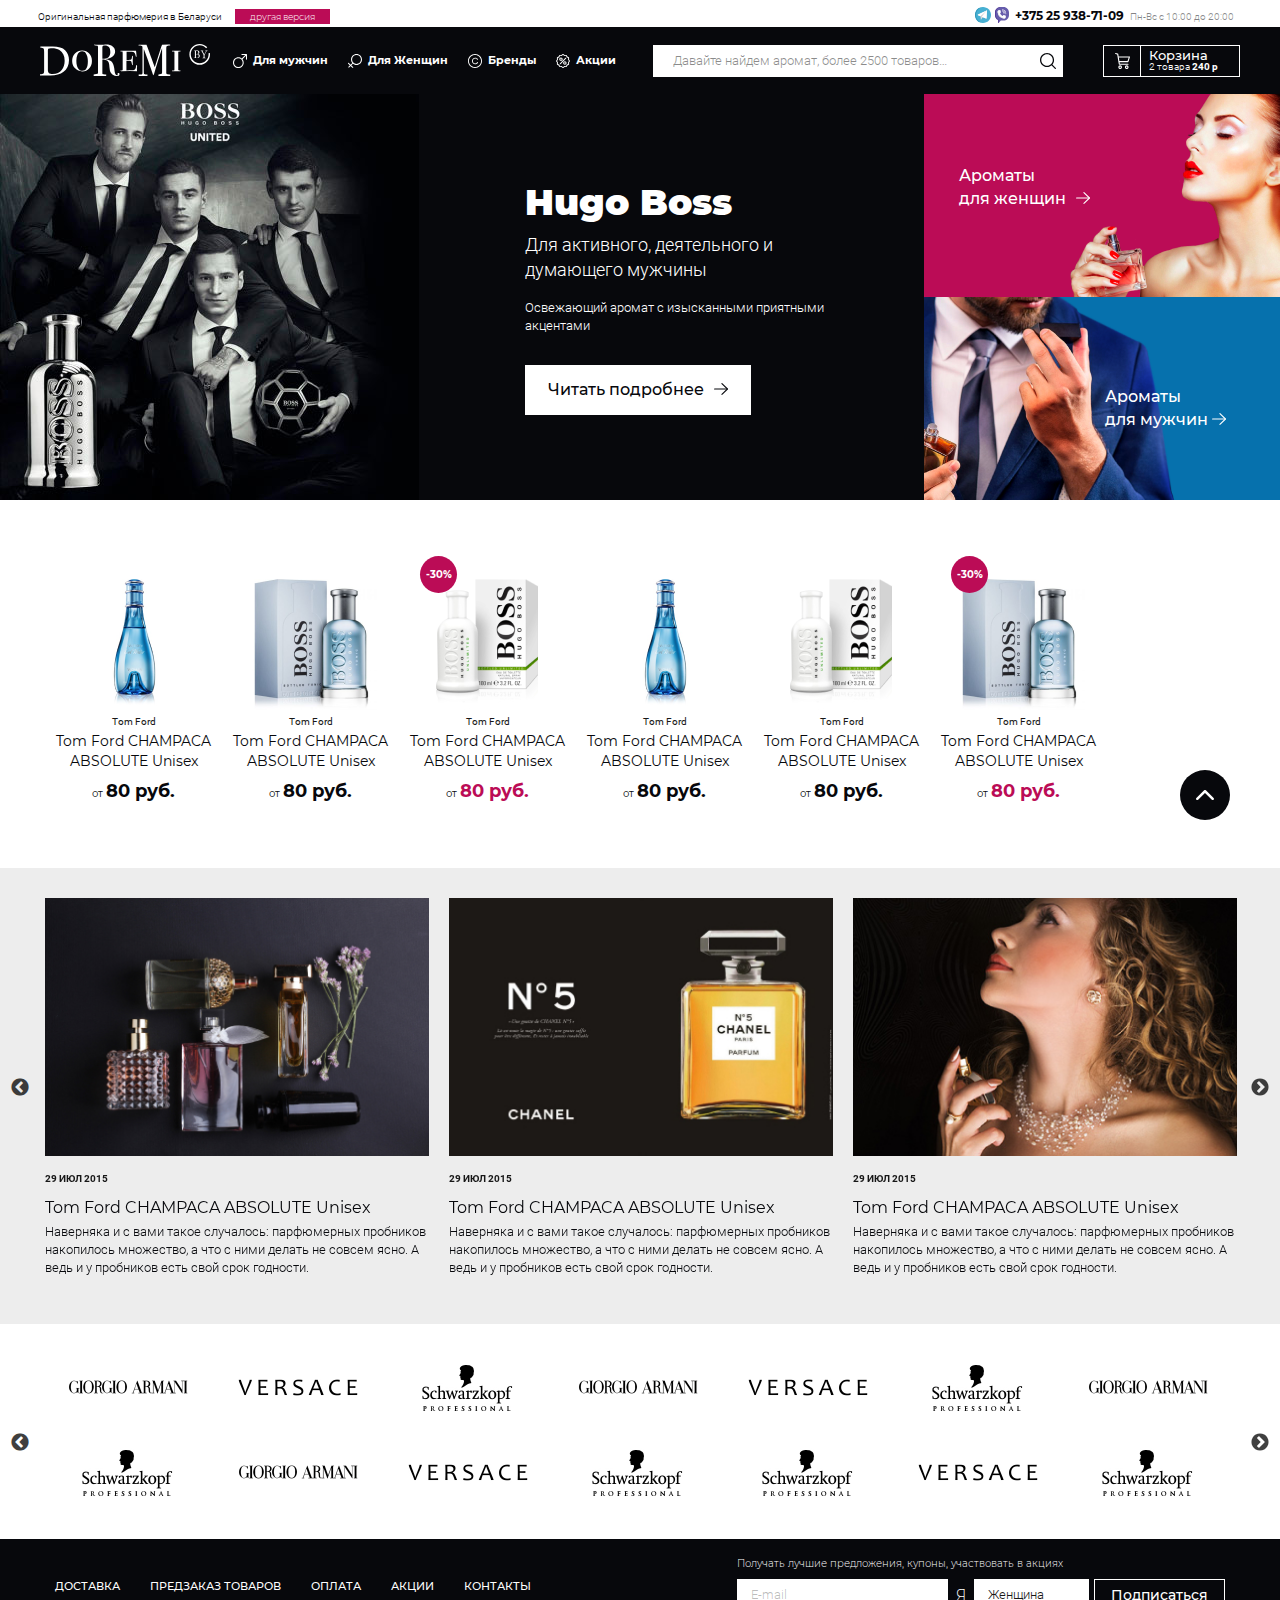
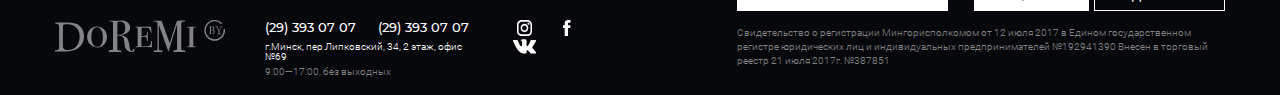
==== commit 1bf7ae94: "mobile" ====
--- a/index.html
+++ b/index.html
@@ -44,75 +44,99 @@
         </div>
     </div>
     <div class="header-bottom">
-        <a href="/" class="header-logo">
-            <svg class="header-logo__svg">
-                <use xlink:href='#svg-logo' href='#svg-logo'/>
-            </svg>
-        </a>
-        <ul class="header-nav">
-            <li>
-                <a href="#">
-                    <svg class="header-nav__img">
-                        <use xlink:href='#svg-nav-male' href='#svg-nav-male'/>
+        <div class="header-bottom-left">
+            <div class="header-mobile-btn">
+                <svg class="header-mobile-btn__ico">
+                    <use xlink:href='#svg-mobile-nav' href='#svg-mobile-nav'/>
+                </svg>
+            </div>
+            <a href="/" class="header-logo">
+                <svg class="header-logo__svg">
+                    <use xlink:href='#svg-logo' href='#svg-logo'/>
+                </svg>
+            </a>
+            <div class="header-nav-wrap">
+            <ul class="header-nav">
+                <li>
+                    <a href="#">
+                        <svg class="header-nav__img">
+                            <use xlink:href='#svg-nav-male' href='#svg-nav-male'/>
+                        </svg>
+                        Для мужчин
+                    </a>
+                </li>
+                <li>
+                    <a href="#">
+                        <svg class="header-nav__img">
+                            <use xlink:href='#svg-nav-female' href='#svg-nav-female'/>
+                        </svg>
+                        Для Женщин
+                    </a>
+                </li>
+                <li>
+                    <a href="#">
+                        <svg class="header-nav__img">
+                            <use xlink:href='#svg-nav-brands' href='#svg-nav-brands'/>
+                        </svg>
+                        Бренды
+                    </a>
+                </li>
+                <li>
+                    <a href="#">
+                        <svg class="header-nav__img">
+                            <use xlink:href='#svg-nav-sales' href='#svg-nav-sales'/>
+                        </svg>
+                        Акции
+                    </a>
+                </li>
+            </ul>
+                <ul class="header-nav-mobile">
+                    <li><a href="#">ДОСТАВКА</a></li>
+                    <li><a href="#">ПРЕДЗАКАЗ ТОВАРОВ</a></li>
+                    <li><a href="#">ОПЛАТА</a></li>
+                    <li><a href="#">КОНТАКТЫ</a></li>
+                </ul>
+            </div>
+        </div>
+        <div class="header-bottom-right">
+            <form action="" method="post" name="" class="search">
+                <input type="text" name="search" class="search__field"
+                       placeholder="Давайте найдем аромат, более 2500 товаров…">
+                <button type="reset" class="search__reset">
+                    <svg class="search__reset-svg">
+                        <use xlink:href='#svg-close' href='#svg-close'/>
                     </svg>
-                    Для мужчин
-                </a>
-            </li>
-            <li>
-                <a href="#">
-                    <svg class="header-nav__img">
-                        <use xlink:href='#svg-nav-female' href='#svg-nav-female'/>
+                </button>
+                <button type="submit" value="" class="search__submit">
+                    <svg class="search__submit-svg">
+                        <use xlink:href='#svg-magnifier' href='#svg-magnifier'/>
                     </svg>
-                    Для Женщин
-                </a>
-            </li>
-            <li>
-                <a href="#">
-                    <svg class="header-nav__img">
-                        <use xlink:href='#svg-nav-brands' href='#svg-nav-brands'/>
-                    </svg>
-                    Бренды
-                </a>
-            </li>
-            <li>
-                <a href="#">
-                    <svg class="header-nav__img">
-                        <use xlink:href='#svg-nav-sales' href='#svg-nav-sales'/>
-                    </svg>
-                    Акции
-                </a>
-            </li>
-        </ul>
-        <form action="" method="post" name="" class="search">
-            <input type="text" name="search" class="search__field"
-                   placeholder="Давайте найдем аромат, более 2500 товаров…">
-            <button type="reset" class="search__reset">
-                <svg class="search__reset-svg">
+                </button>
+            </form>
+            <div class="header-bottom-search-btn">
+                <svg class="search-btn__svg-magnifier">
+                    <use xlink:href='#svg-magnifier' href='#svg-magnifier'/>
+                </svg>
+                <svg class="search-btn__svg-close">
                     <use xlink:href='#svg-close' href='#svg-close'/>
                 </svg>
-            </button>
-            <button type="submit" value="" class="search__submit">
-                <svg class="search__submit-svg">
-                    <use xlink:href='#svg-magnifier' href='#svg-magnifier'/>
-                </svg>
-            </button>
-        </form>
-
-        <a href="#" class="header-basket">
-            <div class="header-basket__img">
-                <svg class="header-basket__svg">
-                    <use xlink:href='#svg-header-basket' href='#svg-header-basket'/>
-                </svg>
-            </div>
-            <div class="header-basket__desktop">
-                Корзина
-                <span class="header-basket__desktop-subtitle">
+            </div>
+            <a href="#" class="header-basket">
+                <div class="header-basket__img">
+                    <svg class="header-basket__svg">
+                        <use xlink:href='#svg-header-basket' href='#svg-header-basket'/>
+                    </svg>
+                </div>
+                <div class="header-basket__desktop">
+                    Корзина
+                    <span class="header-basket__desktop-subtitle">
                     <span class="header-basket__count">2</span> товара <b>240 р</b>
                 </span>
-            </div>
-        </a>
-
-        <!-- миникарта будет отображаться только при наличии .header-basket-minicard__item -->
+                </div>
+            </a>
+        </div>
+
+        <!-- миникарта будет отображаться только при наличии позиций .header-basket-minicard__item -->
         <div class="header-basket-minicard">
             <div class="header-basket-minicard-inner">
                 <div class="header-basket-minicard-items">
@@ -363,79 +387,71 @@
                     а что с ними делать не совсем ясно. А ведь и у пробников есть свой срок годности.
                 </div>
             </a>
+            <a href="#" class="articles-slider-item">
+                <div class="articles-slider__img">
+                    <img src="assets/images/Temp/sliders/nw-sli-3.jpg" alt="">
+                </div>
+
+                <div class="articles-slider__date">29 июл 2015</div>
+                <div class="articles-slider__title">Tom Ford CHAMPACA ABSOLUTE Unisex</div>
+                <div class="articles-slider__description">
+                    Наверняка и с вами такое случалось: парфюмерных пробников накопилось множество,
+                    а что с ними делать не совсем ясно. А ведь и у пробников есть свой срок годности.
+                </div>
+            </a>
         </div>
     </section>
 
     <section class="brands-slider">
         <div class="container brands-slider-container js_brands-slider">
-            <div>
-                <a href="#" class="brands-slider-item">
-                    <img src="assets/images/Brands/armani.png" alt="">
-                </a>
-            </div>
-            <div>
-                <a href="#" class="brands-slider-item">
-                    <img src="assets/images/Brands/SCHWARZKOPF.png" alt="">
-                </a>
-            </div>
-            <div>
-                <a href="#" class="brands-slider-item">
-                    <img src="assets/images/Brands/VERSACE.png" alt="">
-                </a>
-            </div>
-            <div>
-                <a href="#" class="brands-slider-item">
-                    <img src="assets/images/Brands/armani.png" alt="">
-                </a>
-            </div>
-            <div>
-                <a href="#" class="brands-slider-item">
-                    <img src="assets/images/Brands/SCHWARZKOPF.png" alt="">
-                </a>
-            </div>
-            <div>
-                <a href="#" class="brands-slider-item">
-                    <img src="assets/images/Brands/VERSACE.png" alt="">
-                </a>
-            </div>
-            <div>
-                <a href="#" class="brands-slider-item">
-                    <img src="assets/images/Brands/armani.png" alt="">
-                </a>
-            </div>
-            <div>
-                <a href="#" class="brands-slider-item">
-                    <img src="assets/images/Brands/SCHWARZKOPF.png" alt="">
-                </a></div>
-            <div>
-                <a href="#" class="brands-slider-item">
-                    <img src="assets/images/Brands/VERSACE.png" alt="">
-                </a>
-            </div>
-            <div>
-                <a href="#" class="brands-slider-item">
-                    <img src="assets/images/Brands/SCHWARZKOPF.png" alt="">
-                </a></div>
-            <div>
-                <a href="#" class="brands-slider-item">
-                    <img src="assets/images/Brands/SCHWARZKOPF.png" alt="">
-                </a>
-            </div>
-            <div>
-                <a href="#" class="brands-slider-item">
-                    <img src="assets/images/Brands/VERSACE.png" alt="">
-                </a>
-            </div>
-            <div>
-                <a href="#" class="brands-slider-item">
-                    <img src="assets/images/Brands/armani.png" alt="">
-                </a>
-            </div>
-            <div>
-                <a href="#" class="brands-slider-item">
-                    <img src="assets/images/Brands/SCHWARZKOPF.png" alt="">
-                </a>
-            </div>
+            <a href="#" class="brands-slider-item">
+                <img src="assets/images/Brands/armani.png" alt="">
+            </a>
+            <a href="#" class="brands-slider-item">
+                <img src="assets/images/Brands/SCHWARZKOPF.png" alt="">
+            </a>
+            <a href="#" class="brands-slider-item">
+                <img src="assets/images/Brands/VERSACE.png" alt="">
+            </a>
+            <a href="#" class="brands-slider-item">
+                <img src="assets/images/Brands/armani.png" alt="">
+            </a>
+            <a href="#" class="brands-slider-item">
+                <img src="assets/images/Brands/SCHWARZKOPF.png" alt="">
+            </a>
+            <a href="#" class="brands-slider-item">
+                <img src="assets/images/Brands/VERSACE.png" alt="">
+            </a>
+            <a href="#" class="brands-slider-item">
+                <img src="assets/images/Brands/armani.png" alt="">
+            </a>
+            <a href="#" class="brands-slider-item">
+                <img src="assets/images/Brands/SCHWARZKOPF.png" alt="">
+            </a>
+            <a href="#" class="brands-slider-item">
+                <img src="assets/images/Brands/VERSACE.png" alt="">
+            </a>
+            <a href="#" class="brands-slider-item">
+                <img src="assets/images/Brands/SCHWARZKOPF.png" alt="">
+            </a>
+            <a href="#" class="brands-slider-item">
+                <img src="assets/images/Brands/SCHWARZKOPF.png" alt="">
+            </a>
+            <a href="#" class="brands-slider-item">
+                <img src="assets/images/Brands/VERSACE.png" alt="">
+            </a>
+            <a href="#" class="brands-slider-item">
+                <img src="assets/images/Brands/armani.png" alt="">
+            </a>
+            <a href="#" class="brands-slider-item">
+                <img src="assets/images/Brands/SCHWARZKOPF.png" alt="">
+            </a>
+            <a href="#" class="brands-slider-item">
+                <img src="assets/images/Brands/SCHWARZKOPF.png" alt="">
+            </a>
+            <a href="#" class="brands-slider-item">
+                <img src="assets/images/Brands/SCHWARZKOPF.png" alt="">
+            </a>
         </div>
     </section>
 </main>
@@ -600,10 +616,18 @@
         <circle cx="25" cy="25" r="25" fill="#07080C"/>
         <path d="M25.8911 20.3598L33.6306 27.9029C34.1231 28.3827 34.1231 29.1607 33.6306 29.6403C33.1384 30.1199 32.3402 30.1199 31.8481 29.6403L24.9999 22.9658L18.1519 29.6401C17.6595 30.1197 16.8614 30.1197 16.3693 29.6401C15.8769 29.1604 15.8769 28.3825 16.3693 27.9027L24.1088 20.3596C24.355 20.1198 24.6774 20 24.9998 20C25.3225 20 25.645 20.12 25.8911 20.3598Z" fill="white"/>
     </symbol>
+    <symbol id="svg-mobile-nav" viewBox="0 0 32 32">
+        <rect x="0.5" y="0.5" width="31" height="31"/>
+        <path d="M7 9.5H25" stroke-width="2" stroke-linecap="round" stroke-linejoin="round"/>
+        <path d="M7 16H25" stroke-width="2" stroke-linecap="round" stroke-linejoin="round"/>
+        <path d="M7 23H22" stroke-width="2" stroke-linecap="round" stroke-linejoin="round"/>
+    </symbol>
 
     <symbol id="new" viewBox="0 0 16 16"></symbol>
 </svg>
 
+<div class="page-overlay"></div>
+
 <script src="assets/js/libs.js"></script>
 <script src="assets/js/main.js"></script>
 
--- a/assets/css/desktop.css
+++ b/assets/css/desktop.css
@@ -1324,19 +1324,6 @@
   font-weight: 100;
   font-style: normal;
 }
-.position-absolute-stretch {
-  position: absolute;
-  top: 0;
-  left: 0;
-  width: 100%;
-  height: 100%;
-}
-.transform-center {
-  top: 50%;
-  left: 50%;
-  -ms-transform: translate(-50%, -50%);
-  transform: translate(-50%, -50%);
-}
 /* - - - - - - - - - - - - - - - - Global styles - - - - - - - - - - - - - - - -*/
 html {
   font-size: 16px;
@@ -1356,6 +1343,10 @@
   flex-direction: column;
   font-size: 0.875rem;
 }
+body.js_no-scroll {
+  overflow: hidden;
+  height: 100%;
+}
 h1 {
   font-size: 2.25rem;
   font-weight: 900;
@@ -1397,6 +1388,7 @@
   display: flex;
   -ms-flex-direction: column;
   flex-direction: column;
+  margin-top: 94px;
 }
 .header,
 .footer {
@@ -1463,6 +1455,13 @@
   background: none;
 }
 /* - - - - - - - - - - - - - - - - header - - - - - - - - - - - - - - - -*/
+.header {
+  position: fixed;
+  left: 0;
+  right: 0;
+  top: 0;
+  z-index: 10000;
+}
 .header-top {
   background: #fff;
   display: -ms-flexbox;
@@ -1525,6 +1524,17 @@
   -ms-flex-align: center;
   align-items: center;
 }
+.header-bottom-left,
+.header-bottom-right {
+  display: -ms-flexbox;
+  display: flex;
+  -ms-flex-align: center;
+  align-items: center;
+}
+.header-bottom-right {
+  -ms-flex-positive: 1;
+  flex-grow: 1;
+}
 .header-logo__svg {
   width: 170px;
   height: 32px;
@@ -1554,6 +1564,22 @@
 .header-nav a:hover {
   background: rgba(255, 255, 255, 0.1);
   border: none;
+}
+.header-nav-mobile {
+  display: none;
+}
+.header-mobile-btn {
+  margin-right: 11px;
+  cursor: pointer;
+  display: none;
+  width: 49px;
+  height: 49px;
+}
+.header-mobile-btn__ico {
+  stroke: #fff;
+  width: 32px;
+  height: 32px;
+  margin-left: 11px;
 }
 .header-nav__img {
   margin-right: 6px;
@@ -1794,12 +1820,32 @@
   font-size: 0.625rem;
   font-weight: 300;
 }
-.header_fixed .header {
-  position: fixed;
-  left: 0;
-  right: 0;
-  top: 0;
-  z-index: 10000;
+.header-bottom-search-btn {
+  width: 32px;
+  height: 32px;
+  -ms-flex-align: center;
+  align-items: center;
+  -ms-flex-pack: center;
+  justify-content: center;
+  cursor: pointer;
+  display: none;
+}
+.header-bottom-search-btn.active .search-btn__svg-magnifier {
+  display: none;
+}
+.header-bottom-search-btn.active .search-btn__svg-close {
+  display: block;
+}
+.search-btn__svg-magnifier {
+  fill: #fff;
+  width: 18px;
+  height: 18px;
+}
+.search-btn__svg-close {
+  stroke: #fff;
+  width: 15px;
+  height: 16px;
+  display: none;
 }
 /* - - - - - - - - - - - - - - - - search-result - - - - - - - - - - - - - - - -*/
 .search-result {
@@ -1966,6 +2012,10 @@
 .products-slider {
   padding: 30px 0;
 }
+.products-slider-container {
+  display: -ms-flexbox;
+  display: flex;
+}
 .products-slider-item {
   padding: 48px 10px 37px;
   text-align: center;
@@ -2036,7 +2086,7 @@
 .articles-slider .slick-list {
   margin-right: -20px;
 }
-.articles-slider-item {
+.articles-slider .slick-slide {
   margin-right: 20px;
 }
 .articles-slider__img {
@@ -2070,11 +2120,8 @@
   line-height: 0;
   padding: 34px 0 11px;
 }
-.brands-slider .slick-prev {
-  left: -38px;
-}
-.brands-slider .slick-next {
-  right: -38px;
+.brands-slider .slick-slide {
+  margin-right: 5px;
 }
 .brands-slider-item {
   height: 60px;
@@ -2088,7 +2135,6 @@
   -ms-flex-pack: center;
   justify-content: center;
   position: relative;
-  margin-right: 4px;
 }
 .brands-slider-item:hover {
   border-color: #07080C;
@@ -2251,7 +2297,7 @@
 }
 .footer-registration {
   font-family: Roboto, sans-serif;
-  font-size: 300px;
+  font-weight: 300;
   color: rgba(255, 255, 255, 0.5);
   font-size: 0.625rem;
   line-height: 0.875rem;
@@ -2277,6 +2323,19 @@
   width: 50px;
   height: 50px;
 }
+.page-overlay {
+  position: fixed;
+  top: 70px;
+  right: 0;
+  bottom: 0;
+  left: 0;
+  background: rgba(7, 8, 12, 0.7);
+  z-index: 5000;
+  display: none;
+}
+.page-overlay.active {
+  display: block;
+}
 /* - - - - - - - - - - - - - - - - modifiers - - - - - - - - - - - - - - - -*/
 .theme_white {
   background: #fff;
@@ -2300,4 +2359,4 @@
   fill: #fff;
 }
 
-/*# sourceMappingURL=[data-uri] */
+/*# sourceMappingURL=[data-uri]